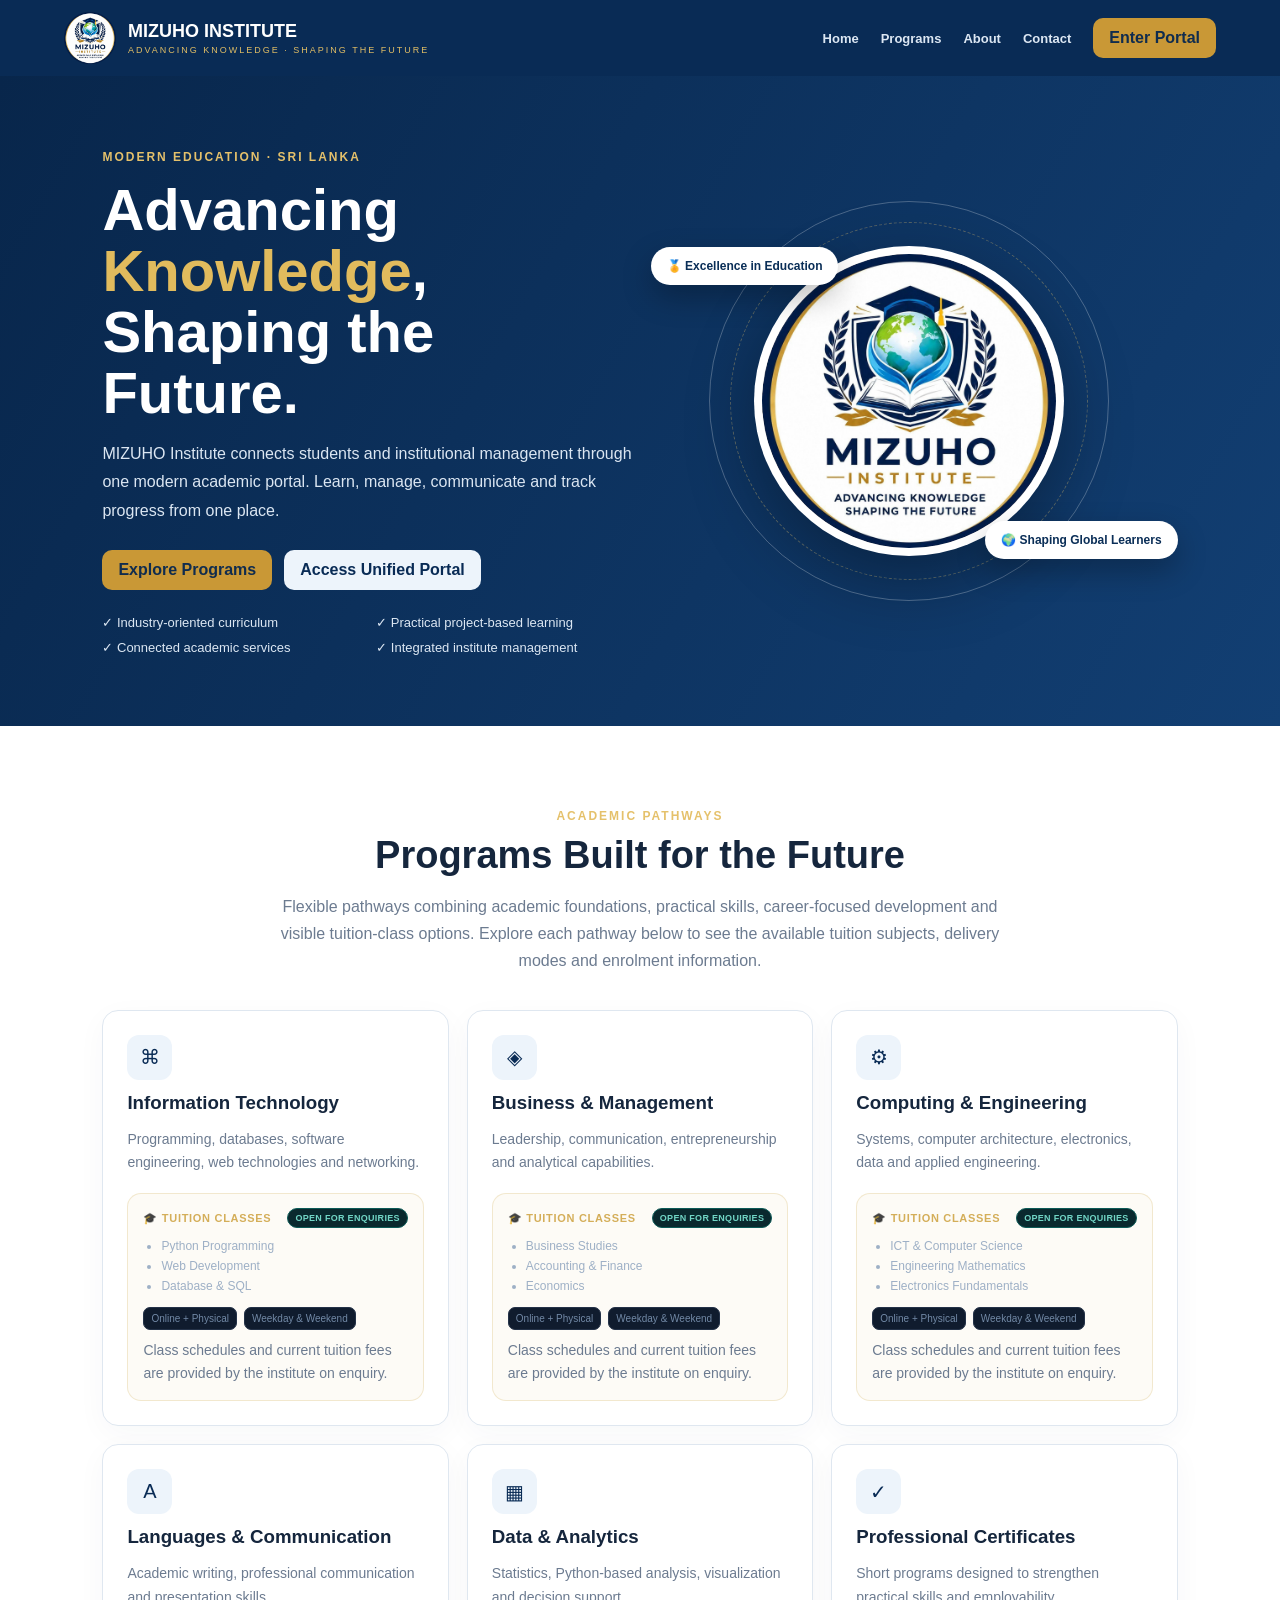
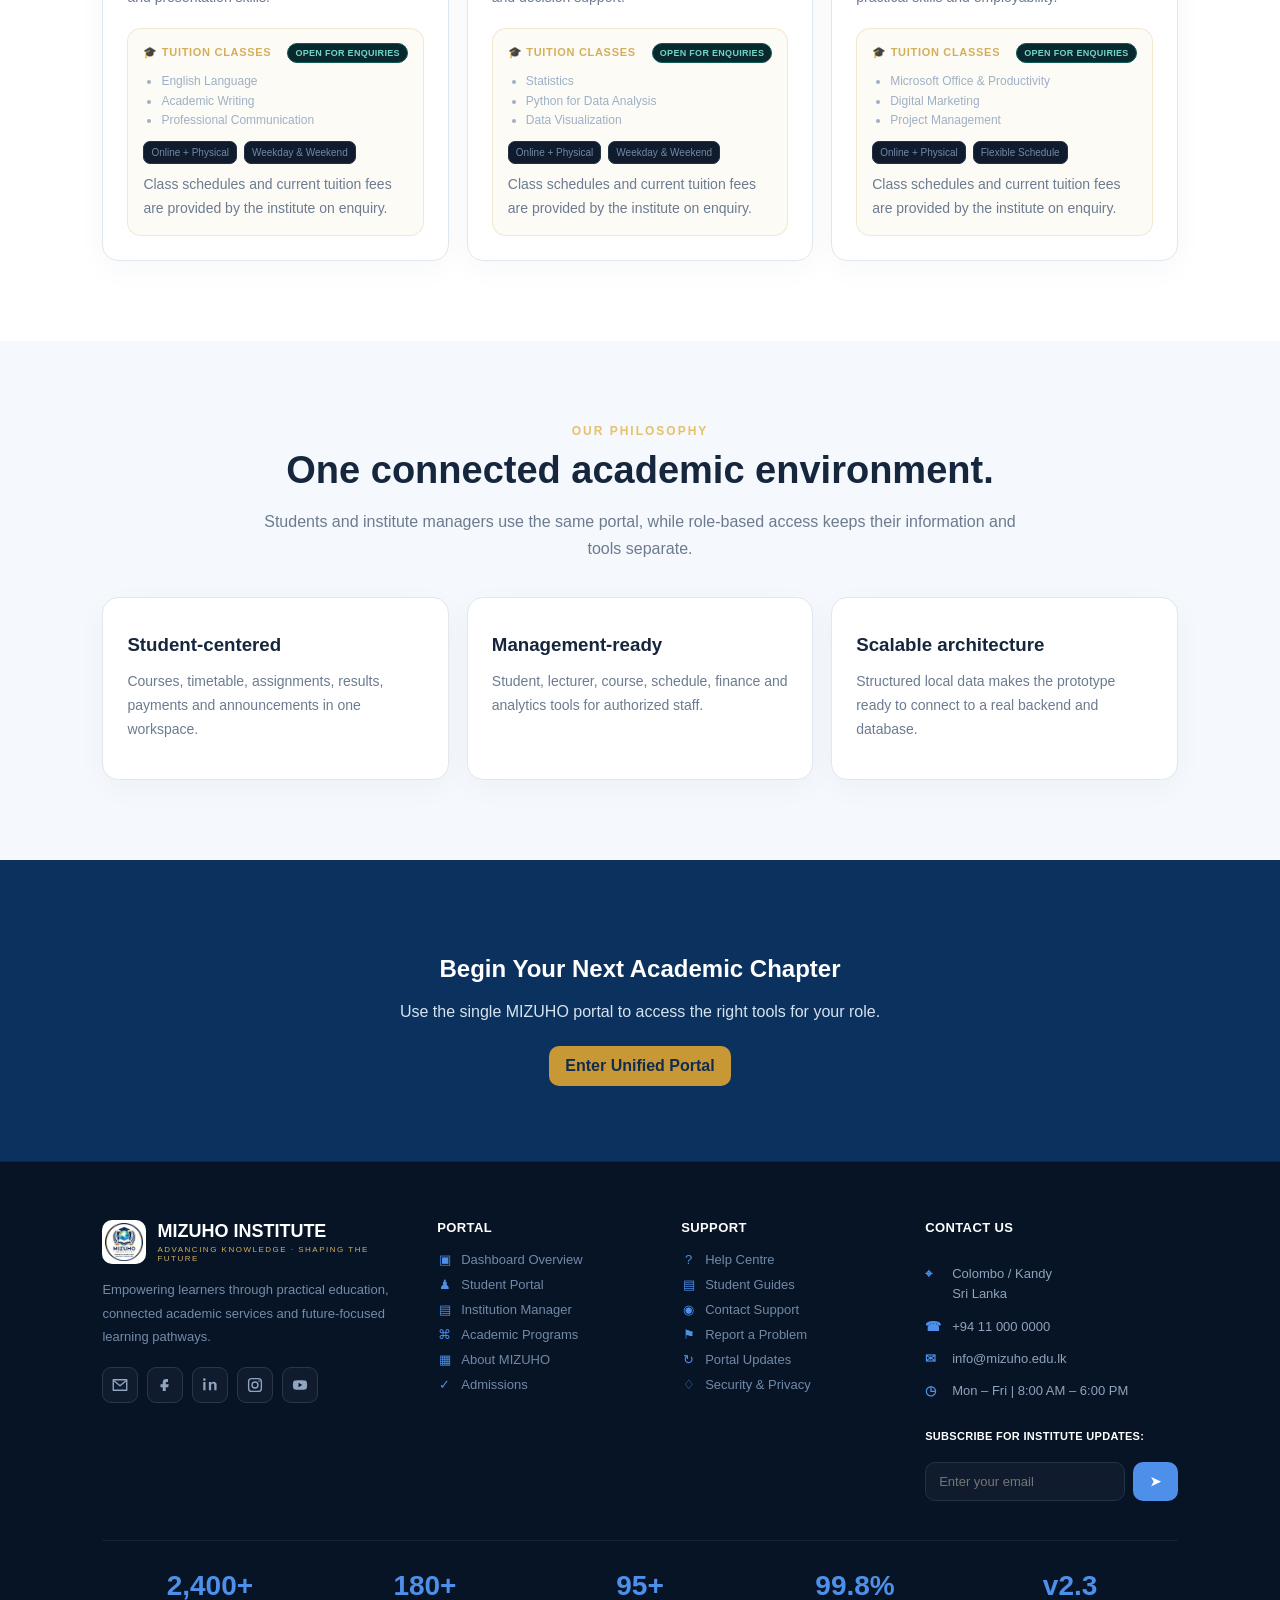
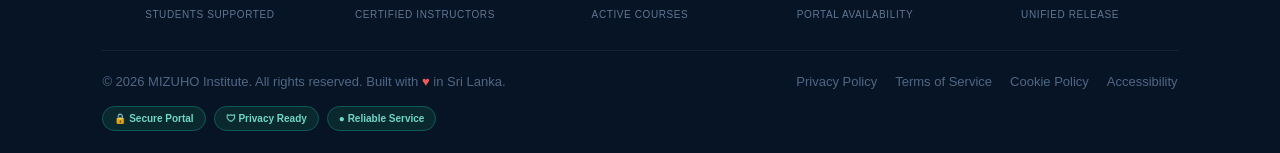
==== index.html @ 2db4d810 "Update index.html" ====
<!doctype html>
<html lang="en">
<head>
<meta charset="utf-8">
<meta name="viewport" content="width=device-width,initial-scale=1">
<meta name="description" content="MIZUHO Institute unified education portal"><meta name="mizuho-build" content="2026.09-hosting-fix">
<title>MIZUHO Institute | Unified Education Portal</title>
<style>
:root{--navy:#092b55;--navy2:#123f73;--blue:#176db5;--gold:#c99836;--gold2:#e6c56f;--bg:#f4f7fb;--card:#fff;--text:#15263d;--muted:#6c7b90;--line:#dfe7f0;--green:#16835b;--red:#c63d3d;--shadow:0 18px 50px rgba(9,43,85,.11);--r:16px}
*{box-sizing:border-box}html{scroll-behavior:smooth}body{margin:0;font-family:Inter,Segoe UI,Arial,sans-serif;background:var(--bg);color:var(--text)}
button,input,select,textarea{font:inherit}button{cursor:pointer}a{text-decoration:none;color:inherit}.hidden{display:none!important}
.btn{border:0;border-radius:10px;padding:11px 16px;font-weight:800;transition:.2s;display:inline-flex;gap:8px;align-items:center;justify-content:center}.btn:hover{transform:translateY(-1px)}
.primary{background:var(--navy);color:#fff}.gold{background:var(--gold);color:#102c4e}.soft{background:#edf4fb;color:var(--navy)}.danger{background:#fff0ee;color:var(--red);border:1px solid #ffd3ce}
.public{min-height:100vh;background:#fff}.top{height:76px;background:#092b55;color:#fff;display:flex;align-items:center;justify-content:space-between;padding:0 5%;position:sticky;top:0;z-index:30}.brand{display:flex;align-items:center;gap:12px}.brand img{width:52px;height:52px;object-fit:contain}.brand b{display:block;font-size:18px}.brand small{display:block;color:#e0bd65;font-size:9px;letter-spacing:2px;margin-top:3px}.nav{display:flex;gap:22px;align-items:center}.nav a{color:#dce7f3;font-size:13px;font-weight:700}.nav a:hover{color:#f2d27e}.hero{background:linear-gradient(120deg,#08264b,#123f73);color:#fff;min-height:650px;display:grid;grid-template-columns:1fr 1fr;align-items:center;padding:60px 8%;overflow:hidden}.hero-copy{max-width:650px}.eyebrow{color:#e5c16b;font-weight:900;text-transform:uppercase;letter-spacing:2px;font-size:12px}.hero h1{font-size:58px;line-height:1.05;margin:15px 0}.hero h1 span{color:#e1bb5d}.hero p{color:#dbe6f2;line-height:1.8;max-width:590px}.hero-actions{display:flex;gap:12px;margin-top:24px}.hero-points{display:grid;grid-template-columns:1fr 1fr;gap:10px;margin-top:25px;color:#dce7f3;font-size:13px}.visual{height:480px;position:relative;display:grid;place-items:center}.logo-ring{position:absolute;width:400px;height:400px;border:1px solid #ffffff40;border-radius:50%;animation:spin 18s linear infinite}.logo-ring:after{content:"";position:absolute;inset:20px;border:1px dashed #e3c16a55;border-radius:50%}.hero-logo{width:310px;height:310px;object-fit:contain;border-radius:50%;background:#fff;padding:8px;box-shadow:0 25px 70px #0005;animation:float 4s ease-in-out infinite}.float{position:absolute;background:#fff;color:#0a2e57;padding:12px 16px;border-radius:999px;font-weight:900;font-size:12px;box-shadow:0 12px 30px #0004;animation:badge 3.5s ease-in-out infinite}.f1{left:2%;top:18%}.f2{right:0;bottom:17%;animation-delay:1.1s}@keyframes float{50%{transform:translateY(-9px)}}@keyframes badge{50%{transform:translateY(-10px) rotate(1deg)}}@keyframes spin{to{transform:rotate(360deg)}}
.section{padding:80px 8%}.section.alt{background:#f5f8fc}.section-head{text-align:center;max-width:760px;margin:auto}.section-head h2{font-size:38px;margin:10px 0}.section-head p{color:var(--muted);line-height:1.7}.cards{display:grid;grid-template-columns:repeat(3,1fr);gap:18px;margin-top:35px}.public-card{background:#fff;border:1px solid var(--line);border-radius:var(--r);padding:24px;box-shadow:0 8px 30px #092b5509}.public-card h3{margin:12px 0 8px}.public-card p{color:var(--muted);line-height:1.7;font-size:14px}.icon{width:45px;height:45px;border-radius:12px;background:#edf4fb;color:var(--navy);display:grid;place-items:center;font-size:20px}.cta{background:#0b315e;color:#fff;text-align:center;padding:75px 8%}.cta p{color:#d7e3ef;max-width:650px;margin:12px auto 25px}.footer{background:#071426;color:#8fa3bd;padding:58px 8% 22px;font-size:13px;border-top:1px solid #ffffff10}
.footer-grid{display:grid;grid-template-columns:1.45fr 1fr 1fr 1.25fr;gap:42px;max-width:1180px;margin:0 auto}
.footer h4{color:#fff;margin:0 0 17px;font-size:13px;letter-spacing:.4px;text-transform:uppercase}
.footer-brand{max-width:320px}.footer-brand .footer-logo{display:flex;align-items:center;gap:11px;margin-bottom:14px}
.footer-brand .footer-logo img{width:44px;height:44px;object-fit:contain;background:#fff;border-radius:10px;padding:3px}
.footer-brand .footer-logo b{font-size:18px;color:#fff}.footer-brand .footer-logo small{display:block;color:#d4ae59;font-size:8px;letter-spacing:1.5px;margin-top:3px}
.footer-brand p{line-height:1.8;margin:0;color:#748ba7}
.footer-links{list-style:none;padding:0;margin:0;display:grid;gap:10px}.footer-links li{display:flex;align-items:center;gap:9px}
.footer-links a{color:#7289a6;transition:.2s}.footer-links a:hover{color:#fff;transform:translateX(2px)}
.footer-icon{width:15px;color:#4d8fe9;text-align:center}.footer-contact{display:grid;gap:12px}.footer-contact .contact-row{display:flex;gap:10px;line-height:1.55}
.footer-contact .contact-row strong{color:#4d8fe9;min-width:17px}.footer-contact a{color:#8fa3bd}.footer-contact a:hover{color:#fff}
.footer-label{color:#fff;font-weight:800;font-size:11px;text-transform:uppercase;letter-spacing:.3px;margin:17px 0 8px}
.subscribe{display:flex;gap:8px}.subscribe input{min-width:0;flex:1;background:#101c2e;border:1px solid #243248;color:#fff;border-radius:10px;padding:11px 13px;outline:0}
.subscribe input:focus{border-color:#4d8fe9;box-shadow:0 0 0 3px #4d8fe922}.subscribe button{width:45px;border:0;border-radius:10px;background:#4d8fe9;color:#fff;font-weight:900}
.socials{display:flex;gap:9px;margin-top:19px}.socials svg{width:18px;height:18px;display:block}.socials a{width:36px;height:36px;border:1px solid #29374b;background:#101c2e;border-radius:9px;display:grid;place-items:center;color:#90a5bf;font-weight:900;transition:.2s}
.socials a:hover{background:#17345a;color:#fff;transform:translateY(-2px)}
.footer-stats{max-width:1180px;margin:39px auto 0;padding:30px 0;border-top:1px solid #ffffff10;border-bottom:1px solid #ffffff10;display:grid;grid-template-columns:repeat(5,1fr);text-align:center}
.footer-stat b{display:block;color:#4d8fe9;font-size:28px;line-height:1.1}.footer-stat span{display:block;margin-top:7px;color:#607793;font-size:10px;text-transform:uppercase;letter-spacing:.6px}
.footer-bottom{max-width:1180px;margin:0 auto;padding-top:23px;display:flex;justify-content:space-between;gap:20px;align-items:center}
.footer-bottom .copyright{color:#506783}.footer-bottom .legal{display:flex;gap:18px;flex-wrap:wrap}.footer-bottom .legal a{color:#506783}.footer-bottom .legal a:hover{color:#fff}
.trust-badges{max-width:1180px;margin:17px auto 0;display:flex;gap:8px;flex-wrap:wrap}.trust-badge{border:1px solid #0c5b57;background:#0a292e;color:#72d6c6;padding:6px 11px;border-radius:999px;font-size:10px;font-weight:800}

.tuition-box{margin-top:18px;padding:14px 15px;border:1px solid rgba(212,174,89,.25);background:rgba(212,174,89,.055);border-radius:14px;text-align:left}
.tuition-title{display:flex;align-items:center;justify-content:space-between;gap:10px;color:#d4ae59;font-size:11px;font-weight:900;letter-spacing:.7px;text-transform:uppercase;margin-bottom:9px}
.tuition-title .tuition-badge{font-size:9px;color:#72d6c6;border:1px solid #0c5b57;background:#0a292e;padding:4px 7px;border-radius:999px;letter-spacing:.3px}
.tuition-list{margin:0;padding-left:18px;color:#9eb0c6;font-size:12px;line-height:1.65}
.tuition-meta{display:flex;flex-wrap:wrap;gap:7px;margin-top:10px}
.tuition-meta span{font-size:10px;color:#7289a6;background:#101c2e;border:1px solid #243248;border-radius:7px;padding:5px 7px}
.tuition-note{margin:9px 0 0;color:#657b96;font-size:10px;line-height:1.5}
@media(max-width:950px){.footer-grid{grid-template-columns:1fr 1fr}.footer-stats{grid-template-columns:repeat(3,1fr);gap:22px}.footer-bottom{flex-direction:column;align-items:flex-start}}
@media(max-width:650px){.footer{padding:42px 6% 20px}.footer-grid{grid-template-columns:1fr;gap:28px}.footer-stats{grid-template-columns:1fr 1fr}.footer-bottom .legal{gap:11px}.footer-stat b{font-size:23px}}
.portal{min-height:100vh;background:var(--bg)}.portal-top{height:72px;background:#fff;border-bottom:1px solid var(--line);display:flex;align-items:center;justify-content:space-between;padding:0 22px;position:sticky;top:0;z-index:25}.portal-brand{display:flex;align-items:center;gap:10px}.portal-brand img{width:45px;height:45px;object-fit:contain}.portal-brand b{color:var(--navy)}.portal-brand small{display:block;color:var(--muted);font-size:10px}.top-right{display:flex;align-items:center;gap:10px}.avatar{width:38px;height:38px;border-radius:50%;background:var(--navy);color:#fff;display:grid;place-items:center;font-weight:900}.shell{display:flex}.side{width:245px;background:#08284d;color:#dbe7f3;min-height:calc(100vh - 72px);padding:20px 12px;flex-shrink:0}.side-title{font-size:10px;text-transform:uppercase;letter-spacing:1.5px;color:#8fa6bf;margin:8px 10px}.side button{width:100%;border:0;background:transparent;color:#c9d7e6;text-align:left;padding:12px 13px;border-radius:10px;margin:2px 0;font-weight:700}.side button:hover,.side button.active{background:#ffffff14;color:#fff}.side .role-badge{background:#ffffff12;border:1px solid #ffffff18;border-radius:12px;padding:12px;margin:8px}.content{flex:1;padding:28px;min-width:0}.page-head{display:flex;justify-content:space-between;align-items:flex-start;gap:15px;margin-bottom:22px}.page-head h1{margin:0;font-size:29px}.page-head p{margin:6px 0;color:var(--muted)}.stats{display:grid;grid-template-columns:repeat(4,1fr);gap:15px}.card{background:var(--card);border:1px solid var(--line);border-radius:var(--r);padding:19px;box-shadow:0 5px 20px #092b5508}.stat .label{font-size:12px;color:var(--muted)}.stat .num{font-size:29px;font-weight:900;color:var(--navy);margin-top:6px}.stat .mini{font-size:11px;color:var(--green);margin-top:5px}.layout2{display:grid;grid-template-columns:1.3fr .7fr;gap:16px;margin-top:16px}.card h3{margin:0 0 15px}.table-wrap{overflow:auto}.table{width:100%;border-collapse:collapse}.table th,.table td{padding:12px 9px;border-bottom:1px solid var(--line);text-align:left;font-size:13px;white-space:nowrap}.table th{font-size:10px;color:#75849a;text-transform:uppercase;letter-spacing:.8px}.pill{display:inline-flex;border-radius:999px;padding:5px 9px;font-size:10px;font-weight:900}.ok{background:#eaf8f1;color:var(--green)}.wait{background:#fff6df;color:#986b15}.bad{background:#fff0ee;color:var(--red)}.list{display:grid;gap:10px}.item{border-bottom:1px solid var(--line);padding:10px 0}.item:last-child{border:0}.muted{color:var(--muted);font-size:13px}.progress{height:8px;background:#edf1f6;border-radius:20px;overflow:hidden;margin-top:7px}.progress span{display:block;height:100%;background:linear-gradient(90deg,var(--navy),var(--gold));border-radius:20px}.toolbar{display:flex;gap:10px;justify-content:space-between;margin-bottom:14px}.search{width:min(320px,100%);padding:11px;border:1px solid var(--line);border-radius:10px}.modal-bg{position:fixed;inset:0;background:#061d38aa;display:none;place-items:center;padding:18px;z-index:100}.modal-bg.show{display:grid}.modal{width:min(650px,100%);max-height:90vh;overflow:auto;background:#fff;border-radius:18px;padding:23px}.modal-head{display:flex;justify-content:space-between;align-items:center}.close{border:0;background:#f1f4f8;width:34px;height:34px;border-radius:8px}.form-grid{display:grid;grid-template-columns:1fr 1fr;gap:12px}.field{margin:12px 0}.field.full{grid-column:1/-1}.field label{display:block;font-size:12px;font-weight:800;margin-bottom:6px}.field input,.field select,.field textarea{width:100%;padding:11px;border:1px solid #d5dfe9;border-radius:9px;outline:0}.field input:focus,.field select:focus,.field textarea:focus{border-color:var(--gold);box-shadow:0 0 0 3px #c9983622}.toast{position:fixed;right:20px;bottom:20px;background:#102f55;color:#fff;padding:13px 17px;border-radius:10px;box-shadow:var(--shadow);display:none;z-index:150}.toast.show{display:block}.menu{display:none}.login{min-height:calc(100vh - 72px);background:linear-gradient(135deg,#eaf1f8,#f7f9fc);display:grid;place-items:center;padding:35px 18px}.login-box{width:min(1000px,100%);background:#fff;border-radius:24px;box-shadow:var(--shadow);overflow:hidden;display:grid;grid-template-columns:.9fr 1.1fr}.login-art{background:linear-gradient(150deg,#08284e,#123f73);padding:40px;color:#fff;display:grid;place-items:center;text-align:center}.login-art img{width:240px;height:240px;object-fit:contain;border-radius:50%;background:#fff;padding:7px;animation:float 4s ease-in-out infinite}.login-art h2{margin:20px 0 8px}.login-art p{color:#d8e4f1;line-height:1.7}.login-form{padding:42px}.login-form h1{margin:7px 0}.role-switch{display:grid;grid-template-columns:1fr 1fr;gap:10px;margin:20px 0}.role{border:2px solid var(--line);background:#fff;border-radius:12px;padding:14px;text-align:left}.role.active{border-color:var(--gold);background:#fffaf0}.role b{display:block;color:var(--navy)}.login-actions{display:flex;gap:10px}.login-actions .primary{flex:1}.link{border:0;background:none;color:var(--navy);font-weight:800}.remember{font-size:12px;display:flex;justify-content:space-between}.signup-note{margin-top:18px;padding-top:16px;border-top:1px solid var(--line);text-align:center;font-size:13px}.notice{padding:12px;border-radius:10px;background:#f5f8fc;color:var(--muted);font-size:12px;margin-top:14px}
@media(max-width:950px){.hero{grid-template-columns:1fr;padding:60px 7%}.visual{margin-top:15px}.cards{grid-template-columns:1fr 1fr}.stats{grid-template-columns:1fr 1fr}.layout2{grid-template-columns:1fr}.navlinks{display:none}.side{position:fixed;left:-255px;top:72px;z-index:40;transition:.25s}.side.open{left:0}.menu{display:inline-flex}.content{padding:20px}}
@media(max-width:650px){.hero h1{font-size:40px}.hero-points{grid-template-columns:1fr}.visual{height:370px}.logo-ring{width:300px;height:300px}.hero-logo{width:235px;height:235px}.f1{left:0}.f2{right:0}.cards,.stats,.form-grid,.login-box{grid-template-columns:1fr}.login-art{display:none}.login-form{padding:28px 20px}.footer-grid{grid-template-columns:1fr}.footer-bottom{flex-direction:column;gap:8px}.top{padding:0 14px}.brand b{font-size:15px}.brand small{display:none}.top .nav-actions{display:none}}
@media(prefers-reduced-motion:reduce){*{animation:none!important;scroll-behavior:auto!important}}@media(max-width:650px){
  body{overflow-x:hidden}
  .top{height:64px;padding:0 12px;gap:8px}
  .brand{min-width:0;gap:8px}.brand img{width:42px;height:42px}.brand b{font-size:13px;white-space:nowrap}.brand small{display:none}
  .mobile-nav-toggle{display:inline-flex!important;width:42px;height:42px;padding:0;font-size:18px;border-radius:10px;flex:0 0 auto}
  .nav{position:absolute;top:64px;left:0;right:0;background:#092b55;display:none;flex-direction:column;align-items:stretch;gap:0;padding:10px 12px 14px;box-shadow:0 14px 30px #061b3388;border-top:1px solid #ffffff14}
  .nav.mobile-open{display:flex}.nav a{padding:13px 12px;border-radius:9px;font-size:14px}.nav a:hover{background:#ffffff12}.nav .btn{width:100%;margin-top:6px}
  .hero{min-height:auto;padding:48px 6% 35px;display:block}.hero-copy{max-width:none}.eyebrow{font-size:10px;letter-spacing:1.5px}.hero h1{font-size:36px;line-height:1.1;margin:12px 0}.hero p{font-size:14px;line-height:1.7}.hero-actions{display:grid;grid-template-columns:1fr;gap:10px;margin-top:20px}.hero-actions .btn{width:100%;min-height:46px}.hero-points{grid-template-columns:1fr;gap:8px;font-size:12px;margin-top:20px}
  .visual{height:330px;margin-top:10px}.logo-ring{width:275px;height:275px}.hero-logo{width:215px;height:215px}.float{font-size:10px;padding:10px 12px;white-space:nowrap}.f1{left:0;top:11%}.f2{right:0;bottom:10%}
  .section{padding:54px 6%}.section-head h2{font-size:29px;line-height:1.15}.section-head p{font-size:13px}.cards{grid-template-columns:1fr;gap:14px;margin-top:25px}.public-card{padding:19px}.public-card h3{font-size:19px}.public-card p{font-size:13px}.tuition-box{padding:12px}.tuition-title{gap:8px;flex-wrap:wrap}.tuition-title>span:first-child{font-size:12px}.tuition-badge{font-size:8px}.tuition-list{padding-left:18px;font-size:11px}.tuition-meta{grid-template-columns:1fr;gap:5px;font-size:10px}
  .cta{padding:55px 6%}.cta h2{font-size:27px}.cta .btn{width:100%;min-height:46px}
  .footer{padding:40px 6% 20px}.footer-grid{grid-template-columns:1fr;gap:27px}.footer-brand{max-width:none}.footer-brand .footer-logo b{font-size:15px}.footer-brand .footer-logo small{font-size:7px;letter-spacing:1px}.footer-links a{font-size:12px}.footer-stats{grid-template-columns:1fr 1fr;gap:0;margin-top:30px;padding:22px 0}.footer-stat{padding:10px 5px}.footer-stat b{font-size:21px}.footer-stat span{font-size:8px}.footer-bottom{padding-top:20px;align-items:flex-start}.footer-bottom .copyright{font-size:10px;line-height:1.6}.footer-bottom .legal{font-size:10px;gap:8px 12px}.trust-badges{margin-top:14px}
  .portal-top{height:64px;padding:0 10px}.portal-brand img{width:39px;height:39px}.portal-brand b{font-size:13px}.portal-brand small{font-size:8px}.portal-top .menu{width:40px;height:40px;padding:0;font-size:17px}.top-right{gap:7px}.top-right .muted,.top-right #sessionName{display:none}.top-right .avatar{width:34px;height:34px}.top-right .btn{padding:9px 10px;font-size:11px}
  .side{top:64px;bottom:0;width:min(280px,84vw);min-height:calc(100vh - 64px);padding:15px 10px;box-shadow:10px 0 30px #0003;overflow-y:auto}.content{padding:15px 12px}.page-head{display:block;margin-bottom:16px}.page-head h1{font-size:23px}.page-head p{font-size:12px;line-height:1.5}.page-head>div:last-child{margin-top:12px}.page-head .btn{width:100%}
  .stats{grid-template-columns:1fr 1fr;gap:10px}.card{padding:15px}.stat .num{font-size:24px}.stat .label{font-size:10px}.stat .mini{font-size:9px}.layout2{grid-template-columns:1fr;gap:12px;margin-top:12px}.toolbar{display:block}.toolbar .search{width:100%;margin-bottom:8px}.table-wrap{margin:0 -4px;padding-bottom:4px}.table th,.table td{padding:10px 7px;font-size:11px}.table th{font-size:8px}.btn{min-height:42px}.form-grid{grid-template-columns:1fr}.field.full{grid-column:auto}.modal-bg{padding:8px}.modal{max-height:94vh;padding:17px;border-radius:14px}.modal-head{position:sticky;top:0;background:#fff;z-index:2}.login{min-height:calc(100vh - 64px);padding:16px 10px}.login-box{display:block;width:100%;border-radius:17px}.login-form{padding:24px 17px}.login-form h1{font-size:25px}.role-switch{grid-template-columns:1fr 1fr;gap:7px}.role{padding:11px}.role b{font-size:12px}.role small{font-size:10px}.login-actions{display:grid;grid-template-columns:1fr}.remember{gap:8px;align-items:flex-start}.notice{font-size:10px}.toast{left:12px;right:12px;bottom:12px;text-align:center}
}
@media(min-width:651px){.mobile-nav-toggle{display:none!important}}


@media(max-width:650px){.login-actions{display:grid;grid-template-columns:1fr 1fr}.login-actions .btn{min-height:44px}.login-form h1{font-size:24px}.role-switch{grid-template-columns:1fr}.modal{padding:18px}.table{min-width:680px}.top-right #sessionName{display:none}.top-right .btn{font-size:11px;padding:9px 10px}}
</style>
</head>
<body>

<div id="public" class="public">
<header class="top">
  <a class="brand" href="#home"><img id="logoPublic"><span><b>MIZUHO INSTITUTE</b><small>ADVANCING KNOWLEDGE · SHAPING THE FUTURE</small></span></a>
  <button class="btn gold mobile-nav-toggle" onclick="togglePublicNav()" aria-label="Open navigation" aria-expanded="false">☰</button><nav class="nav" id="publicNav"><a href="#home" onclick="closePublicNav()">Home</a><a href="#programs" onclick="closePublicNav()">Programs</a><a href="#about" onclick="closePublicNav()">About</a><a href="#contact" onclick="closePublicNav()">Contact</a><button type="button" class="btn gold" onclick="showLogin();closePublicNav()">Enter Portal</button></nav>
</header>
<section id="home" class="hero">
  <div class="hero-copy">
    <span class="eyebrow">Modern Education · Sri Lanka</span>
    <h1>Advancing <span>Knowledge</span>,<br>Shaping the Future.</h1>
    <p>MIZUHO Institute connects students and institutional management through one modern academic portal. Learn, manage, communicate and track progress from one place.</p>
    <div class="hero-actions"><button class="btn gold" onclick="document.getElementById('programs').scrollIntoView({behavior:'smooth'})">Explore Programs</button><button class="btn soft" onclick="showLogin()">Access Unified Portal</button></div>
    <div class="hero-points"><div>✓ Industry-oriented curriculum</div><div>✓ Practical project-based learning</div><div>✓ Connected academic services</div><div>✓ Integrated institute management</div></div>
  </div>
  <div class="visual"><div class="logo-ring"></div><img id="heroLogo" class="hero-logo"><div class="float f1">🏅 Excellence in Education</div><div class="float f2">🌍 Shaping Global Learners</div></div>
</section>
<section id="programs" class="section"><div class="section-head"><span class="eyebrow">Academic Pathways</span><h2>Programs Built for the Future</h2><p>Flexible pathways combining academic foundations, practical skills, career-focused development and visible tuition-class options. Explore each pathway below to see the available tuition subjects, delivery modes and enrolment information.</p></div>
<div class="cards">
  <article class="public-card"><div class="icon">⌘</div><h3>Information Technology</h3><p>Programming, databases, software engineering, web technologies and networking.</p><div class="tuition-box"><div class="tuition-title"><span>🎓 Tuition Classes</span><span class="tuition-badge">Open for Enquiries</span></div><ul class="tuition-list"><li>Python Programming</li><li>Web Development</li><li>Database & SQL</li></ul><div class="tuition-meta"><span>Online + Physical</span><span>Weekday & Weekend</span></div><p class="tuition-note">Class schedules and current tuition fees are provided by the institute on enquiry.</p></div></article>
  <article class="public-card"><div class="icon">◈</div><h3>Business & Management</h3><p>Leadership, communication, entrepreneurship and analytical capabilities.</p><div class="tuition-box"><div class="tuition-title"><span>🎓 Tuition Classes</span><span class="tuition-badge">Open for Enquiries</span></div><ul class="tuition-list"><li>Business Studies</li><li>Accounting & Finance</li><li>Economics</li></ul><div class="tuition-meta"><span>Online + Physical</span><span>Weekday & Weekend</span></div><p class="tuition-note">Class schedules and current tuition fees are provided by the institute on enquiry.</p></div></article>
  <article class="public-card"><div class="icon">⚙</div><h3>Computing & Engineering</h3><p>Systems, computer architecture, electronics, data and applied engineering.</p><div class="tuition-box"><div class="tuition-title"><span>🎓 Tuition Classes</span><span class="tuition-badge">Open for Enquiries</span></div><ul class="tuition-list"><li>ICT & Computer Science</li><li>Engineering Mathematics</li><li>Electronics Fundamentals</li></ul><div class="tuition-meta"><span>Online + Physical</span><span>Weekday & Weekend</span></div><p class="tuition-note">Class schedules and current tuition fees are provided by the institute on enquiry.</p></div></article>
  <article class="public-card"><div class="icon">A</div><h3>Languages & Communication</h3><p>Academic writing, professional communication and presentation skills.</p><div class="tuition-box"><div class="tuition-title"><span>🎓 Tuition Classes</span><span class="tuition-badge">Open for Enquiries</span></div><ul class="tuition-list"><li>English Language</li><li>Academic Writing</li><li>Professional Communication</li></ul><div class="tuition-meta"><span>Online + Physical</span><span>Weekday & Weekend</span></div><p class="tuition-note">Class schedules and current tuition fees are provided by the institute on enquiry.</p></div></article>
  <article class="public-card"><div class="icon">▦</div><h3>Data & Analytics</h3><p>Statistics, Python-based analysis, visualization and decision support.</p><div class="tuition-box"><div class="tuition-title"><span>🎓 Tuition Classes</span><span class="tuition-badge">Open for Enquiries</span></div><ul class="tuition-list"><li>Statistics</li><li>Python for Data Analysis</li><li>Data Visualization</li></ul><div class="tuition-meta"><span>Online + Physical</span><span>Weekday & Weekend</span></div><p class="tuition-note">Class schedules and current tuition fees are provided by the institute on enquiry.</p></div></article>
  <article class="public-card"><div class="icon">✓</div><h3>Professional Certificates</h3><p>Short programs designed to strengthen practical skills and employability.</p><div class="tuition-box"><div class="tuition-title"><span>🎓 Tuition Classes</span><span class="tuition-badge">Open for Enquiries</span></div><ul class="tuition-list"><li>Microsoft Office & Productivity</li><li>Digital Marketing</li><li>Project Management</li></ul><div class="tuition-meta"><span>Online + Physical</span><span>Flexible Schedule</span></div><p class="tuition-note">Class schedules and current tuition fees are provided by the institute on enquiry.</p></div></article>
</div></section>
<section id="about" class="section alt"><div class="section-head"><span class="eyebrow">Our Philosophy</span><h2>One connected academic environment.</h2><p>Students and institute managers use the same portal, while role-based access keeps their information and tools separate.</p></div>
<div class="cards"><div class="public-card"><h3>Student-centered</h3><p>Courses, timetable, assignments, results, payments and announcements in one workspace.</p></div><div class="public-card"><h3>Management-ready</h3><p>Student, lecturer, course, schedule, finance and analytics tools for authorized staff.</p></div><div class="public-card"><h3>Scalable architecture</h3><p>Structured local data makes the prototype ready to connect to a real backend and database.</p></div></div></section>
<section id="contact" class="cta"><h2>Begin Your Next Academic Chapter</h2><p>Use the single MIZUHO portal to access the right tools for your role.</p><button class="btn gold" onclick="showLogin()">Enter Unified Portal</button></section>
<footer class="footer">
<div class="footer-grid">
<div class="footer-brand"><div class="footer-logo"><img id="footerLogo" alt="MIZUHO Institute logo"><span><b>MIZUHO INSTITUTE</b><small>ADVANCING KNOWLEDGE · SHAPING THE FUTURE</small></span></div>
<p>Empowering learners through practical education, connected academic services and future-focused learning pathways.</p>
<div class="socials" aria-label="MIZUHO social media links">
  <a href="#" aria-label="Email" title="Email">
    <svg viewBox="0 0 24 24" aria-hidden="true"><path d="M3 5h18v14H3z" fill="none" stroke="currentColor" stroke-width="1.8" stroke-linejoin="round"/><path d="m3.5 6 8.5 7 8.5-7" fill="none" stroke="currentColor" stroke-width="1.8" stroke-linecap="round" stroke-linejoin="round"/></svg>
  </a>
  <a href="#" aria-label="Facebook" title="Facebook">
    <svg viewBox="0 0 24 24" aria-hidden="true"><path d="M14 8h2V4h-2.7C10.1 4 9 5.9 9 8.8V11H6v4h3v5h4v-5h3.2l.8-4H13V9c0-.7.3-1 1-1Z" fill="currentColor"/></svg>
  </a>
  <a href="#" aria-label="LinkedIn" title="LinkedIn">
    <svg viewBox="0 0 24 24" aria-hidden="true"><path d="M6 8H3v11h3V8Zm-1.5-5A1.75 1.75 0 1 0 4.5 6.5 1.75 1.75 0 0 0 4.5 3ZM21 12.7c0-3.3-1.8-4.9-4.2-4.9-1.9 0-2.8 1-3.3 1.7V8h-3v11h3v-5.9c0-1.6.3-3.2 2.3-3.2 1.9 0 1.9 1.8 1.9 3.3V19h3v-6.3Z" fill="currentColor"/></svg>
  </a>
  <a href="#" aria-label="Instagram" title="Instagram">
    <svg viewBox="0 0 24 24" aria-hidden="true"><rect x="3.5" y="3.5" width="17" height="17" rx="4" fill="none" stroke="currentColor" stroke-width="1.8"/><circle cx="12" cy="12" r="4" fill="none" stroke="currentColor" stroke-width="1.8"/><circle cx="17.4" cy="6.7" r="1.1" fill="currentColor"/></svg>
  </a>
  <a href="#" aria-label="YouTube" title="YouTube">
    <svg viewBox="0 0 24 24" aria-hidden="true"><path d="M21 8.1a2.8 2.8 0 0 0-2-2C17.2 5.6 12 5.6 12 5.6s-5.2 0-7 .5a2.8 2.8 0 0 0-2 2A29 29 0 0 0 2.5 12 29 29 0 0 0 3 15.9a2.8 2.8 0 0 0 2 2c1.8.5 7 .5 7 .5s5.2 0 7-.5a2.8 2.8 0 0 0 2-2 29 29 0 0 0 .5-3.9 29 29 0 0 0-.5-3.9Z" fill="currentColor"/><path d="m10 9 5 3-5 3V9Z" fill="#071426"/></svg>
  </a>
</div></div>
<div><h4>Portal</h4><ul class="footer-links">
<li><span class="footer-icon">▣</span><a href="#home">Dashboard Overview</a></li><li><span class="footer-icon">♟</span><a href="#" onclick="showLogin();return false;">Student Portal</a></li>
<li><span class="footer-icon">▤</span><a href="#" onclick="showLogin();setRole('manager');return false;">Institution Manager</a></li><li><span class="footer-icon">⌘</span><a href="#programs">Academic Programs</a></li>
<li><span class="footer-icon">▦</span><a href="#about">About MIZUHO</a></li><li><span class="footer-icon">✓</span><a href="#contact">Admissions</a></li>
</ul></div>
<div><h4>Support</h4><ul class="footer-links">
<li><span class="footer-icon">?</span><a href="#contact">Help Centre</a></li><li><span class="footer-icon">▤</span><a href="#contact">Student Guides</a></li>
<li><span class="footer-icon">◉</span><a href="#contact">Contact Support</a></li><li><span class="footer-icon">⚑</span><a href="#contact">Report a Problem</a></li>
<li><span class="footer-icon">↻</span><a href="#home">Portal Updates</a></li><li><span class="footer-icon">♢</span><a href="#contact">Security & Privacy</a></li>
</ul></div>
<div class="footer-contact"><h4>Contact Us</h4>
<div class="contact-row"><strong>⌖</strong><span>Colombo / Kandy<br>Sri Lanka</span></div><div class="contact-row"><strong>☎</strong><a href="tel:+94110000000">+94 11 000 0000</a></div>
<div class="contact-row"><strong>✉</strong><a href="mailto:info@mizuho.edu.lk">info@mizuho.edu.lk</a></div><div class="contact-row"><strong>◷</strong><span>Mon – Fri | 8:00 AM – 6:00 PM</span></div>
<div class="footer-label">Subscribe for institute updates:</div><form class="subscribe" onsubmit="event.preventDefault();toast('Thank you! You are subscribed to MIZUHO updates.');this.reset();"><input type="email" placeholder="Enter your email" aria-label="Email address" required><button type="submit" aria-label="Subscribe">➤</button></form>
</div></div>
<div class="footer-stats"><div class="footer-stat"><b>2,400+</b><span>Students Supported</span></div><div class="footer-stat"><b>180+</b><span>Certified Instructors</span></div><div class="footer-stat"><b>95+</b><span>Active Courses</span></div><div class="footer-stat"><b>99.8%</b><span>Portal Availability</span></div><div class="footer-stat"><b>v2.3</b><span>Unified Release</span></div></div>
<div class="footer-bottom"><span class="copyright">© 2026 MIZUHO Institute. All rights reserved. Built with <span style="color:#ef5b5b">♥</span> in Sri Lanka.</span><div class="legal"><a href="#">Privacy Policy</a><a href="#">Terms of Service</a><a href="#">Cookie Policy</a><a href="#">Accessibility</a></div></div>
<div class="trust-badges"><span class="trust-badge">🔒 Secure Portal</span><span class="trust-badge">🛡 Privacy Ready</span><span class="trust-badge">● Reliable Service</span></div>
</footer>
</div>

<div id="loginPage" class="login hidden">
<div class="login-box">
  <div class="login-art"><div><img id="loginLogo"><h2>One Portal. Every Role.</h2><p>A single sign-in for MIZUHO students and institution managers, with role-based access to the appropriate academic tools.</p></div></div>
  <div class="login-form">
    <span class="eyebrow">Unified Access</span><h1 id="loginHeading">Welcome to MIZUHO Portal</h1><p class="muted" id="loginHint">Select your role and sign in.</p>
    <div class="role-switch"><button id="studentRole" class="role active" onclick="setRole('student')">🎓 <b>Student</b><span class="muted">Learning & academic services</span></button><button id="managerRole" class="role" onclick="setRole('manager')">🏢 <b>Institution Manager</b><span class="muted">Administration & analytics</span></button></div>
    <form onsubmit="login(event)">
      <div class="field"><label>Username or Email</label><input id="user" autocomplete="username" required></div>
      <div class="field"><label>Password</label><input id="pass" type="password" autocomplete="current-password" required></div>
      <div class="remember"><label><input id="remember" type="checkbox"> Remember me</label><button class="link" type="button" onclick="toast('Password reset requires administrator verification in this prototype.')">Forgot password?</button></div>
      <div class="login-actions" style="margin-top:18px"><button class="btn primary" type="submit">Sign In</button><button class="btn soft" type="button" onclick="fillDemo()">Demo</button></div>
    </form>
    <div id="signupLink" class="signup-note">New student? <button class="link" onclick="openSignup()">Create a student account</button></div>
    <div class="notice" id="demoInfo"><b>Demo:</b> student / student123</div>
    <button class="link" style="margin-top:16px" onclick="showPublic()">← Back to institute website</button>
  </div>
</div>
</div>

<div id="portal" class="portal hidden">
<header class="portal-top"><div class="portal-brand"><button class="btn soft menu" onclick="toggleSide()">☰</button><img id="portalLogo"><span><b>MIZUHO INSTITUTE</b><small>Unified Academic Portal</small></span></div><div class="top-right"><span class="muted" id="sessionRole"></span><div class="avatar" id="avatar"></div><span id="sessionName"></span><button class="btn danger" onclick="logout()">Logout</button></div></header>
<div class="shell"><aside id="side" class="side"><div class="role-badge"><small>ACTIVE ROLE</small><br><b id="sideRole">Student</b></div><div class="side-title">Portal</div><div id="nav"></div></aside><main id="content" class="content"></main></div>
</div>

<div id="modalBg" class="modal-bg" onclick="if(event.target===this)closeModal()"><div id="modal" class="modal"></div></div>
<div id="toast" class="toast"></div>

<script>
const LOGO="[data-uri]";
['logoPublic','heroLogo','loginLogo','portalLogo','footerLogo'].forEach(id=>{const el=document.getElementById(id);if(el)el.src=LOGO});

const initialDB={
 students:[
  {id:'STU001',name:'Ayesha Perera',email:'student@mizuho.edu',phone:'+94 77 123 4567',program:'BSc in Information Technology',year:'Year 1',gpa:3.62,status:'Active',password:'student123'},
  {id:'STU002',name:'Kavindu Silva',email:'kavindu@mizuho.edu',phone:'+94 71 234 5678',program:'Business Management',year:'Year 2',gpa:3.41,status:'Active',password:'student123'}
 ],
 lecturers:[
  {id:'LEC001',name:'Dr. Nadeesha Fernando',email:'nadeesha@mizuho.edu',department:'Computing',status:'Active'},
  {id:'LEC002',name:'Prof. Ruwan Jayasinghe',email:'ruwan@mizuho.edu',department:'Business',status:'Active'}
 ],
 courses:[
  {id:'CS101',name:'Programming Fundamentals',lecturer:'Dr. Nadeesha Fernando',credits:3,enrolled:42,status:'Active'},
  {id:'CS102',name:'Database Management Systems',lecturer:'Dr. Nadeesha Fernando',credits:4,enrolled:38,status:'Active'},
  {id:'BM101',name:'Principles of Management',lecturer:'Prof. Ruwan Jayasinghe',credits:3,enrolled:35,status:'Active'}
 ],
 classes:[
  {id:'CLS001',course:'Programming Fundamentals',date:'2026-08-27',time:'09:00',room:'Lab 01',lecturer:'Dr. Nadeesha Fernando'},
  {id:'CLS002',course:'Database Management Systems',date:'2026-08-28',time:'13:00',room:'Room 204',lecturer:'Dr. Nadeesha Fernando'},
  {id:'CLS003',course:'Principles of Management',date:'2026-08-29',time:'10:00',room:'Room 101',lecturer:'Prof. Ruwan Jayasinghe'}
 ],
 payments:[
  {id:'PAY001',student:'STU001',amount:45000,date:'2026-08-10',status:'Paid',method:'Bank Transfer'},
  {id:'PAY002',student:'STU002',amount:40000,date:'2026-08-12',status:'Paid',method:'Card'}
 ],
 announcements:[
  {id:'ANN001',title:'Semester Registration Open',text:'Semester registration is now available through the unified portal.',date:'2026-08-20',audience:'All Students'},
  {id:'ANN002',title:'Library Orientation',text:'New students can attend the library orientation this Friday.',date:'2026-08-22',audience:'Students'}
 ],
 results:{
  STU001:[['Programming Fundamentals','A-','3.70'],['Database Management Systems','A','4.00'],['Mathematics for Computing','B+','3.30']],
  STU002:[['Principles of Management','A-','3.70'],['Business Communication','B+','3.30'],['Economics','A','4.00']]
 }
};
let db=null;try{db=JSON.parse(localStorage.getItem('mizuhoUnifiedDB')||'null')}catch(e){}db=db||cloneData(initialDB);try{localStorage.setItem('mizuhoUnifiedDB',JSON.stringify(db))}catch(e){}
let role='student',session=null,page='dashboard';

function el(id){return document.getElementById(id)}
function cloneData(v){return JSON.parse(JSON.stringify(v))}
function save(){try{localStorage.setItem('mizuhoUnifiedDB',JSON.stringify(db))}catch(e){toast('Unable to save data in this browser.','error')}}
function getStore(key){try{return localStorage.getItem(key)}catch(e){return null}}
function setStore(key,val,which='local'){try{const store=which==='session'?window.sessionStorage:window.localStorage;store.setItem(key,val);return true}catch(e){return false}}
function togglePublicNav(){const n=el('publicNav'),b=document.querySelector('.mobile-nav-toggle');if(!n)return;n.classList.toggle('mobile-open');if(b)b.setAttribute('aria-expanded',String(n.classList.contains('mobile-open')))}
function closePublicNav(){const n=el('publicNav'),b=document.querySelector('.mobile-nav-toggle');if(n)n.classList.remove('mobile-open');if(b)b.setAttribute('aria-expanded','false')}
function showLogin(){closePublicNav();el('public').classList.add('hidden');el('loginPage').classList.remove('hidden');setRole('student');setTimeout(()=>el('user')?.focus(),50)}
// Backward compatibility for older hosted/cached markup that calls openLogin().
window.showLogin=showLogin;
window.openLogin=showLogin;
function showPublic(){el('loginPage').classList.add('hidden');el('portal').classList.add('hidden');el('public').classList.remove('hidden');closePublicNav();window.scrollTo(0,0)}
function setRole(r){role=r==='manager'?'manager':'student';el('studentRole').classList.toggle('active',role==='student');el('managerRole').classList.toggle('active',role==='manager');el('signupLink').classList.toggle('hidden',role!=='student');el('loginHeading').textContent=role==='student'?'Welcome to MIZUHO Student Portal':'Welcome to MIZUHO Institute Manager Portal';el('loginHint').textContent=role==='student'?'Select your role and sign in to access academic services.':'Select your role and sign in to manage institute operations.';el('demoInfo').innerHTML=role==='student'?'<b>Demo:</b> student / student123':'<b>Demo:</b> manager / manager123';el('user').value='';el('pass').value=''}
function selectRole(r){setRole(r)}
function fillDemo(){el('user').value=role==='student'?'student':'manager';el('pass').value=role==='student'?'student123':'manager123'}
function login(e){e.preventDefault();const u=el('user').value.trim(),p=el('pass').value;if(!u||!p){toast('Please enter your username/email and password.','error');return}let found=null;if(role==='student'){const q=u.toLowerCase();found=db.students.find(s=>(String(s.email||'').toLowerCase()===q||String(s.id||'').toLowerCase()===q||q==='student')&&s.password===p)}else{const q=u.toLowerCase();if((q==='manager'||q==='manager@mizuho.edu'||q==='admin')&&p===(q==='admin'?'admin123':'manager123'))found={id:'MGR001',name:q==='admin'?'Administrator':'Institute Manager',email:q==='admin'?'admin@mizuho.edu':'manager@mizuho.edu',role:'manager'}}if(!found){toast('Invalid credentials for the selected role.','error');return}session={role,...found};const remember=el('remember').checked;try{localStorage.removeItem('mizuhoSession')}catch(e){}try{sessionStorage.removeItem('mizuhoSession')}catch(e){}if(remember){setStore('mizuhoSession',JSON.stringify(session),'local')}else{setStore('mizuhoSession',JSON.stringify(session),'session')}openPortal()}
function openPortal(){el('public').classList.add('hidden');el('loginPage').classList.add('hidden');el('portal').classList.remove('hidden');el('sessionRole').textContent=role==='student'?'Student':'Institution Manager';el('sessionName').textContent=session.name||'User';el('avatar').textContent=(session.name||'U').split(/\s+/).map(x=>x[0]).slice(0,2).join('').toUpperCase();page='dashboard';buildNav();render();closeSide()}
function restore(){let x=getStore('mizuhoSession');if(!x){try{x=sessionStorage.getItem('mizuhoSession')}catch(e){}}if(!x)return;try{const parsed=JSON.parse(x);if(!parsed||!['student','manager'].includes(parsed.role))throw new Error('Invalid session');session=parsed;role=parsed.role;openPortal()}catch(e){try{localStorage.removeItem('mizuhoSession');sessionStorage.removeItem('mizuhoSession')}catch(err){}}}
function logout(){try{localStorage.removeItem('mizuhoSession');sessionStorage.removeItem('mizuhoSession')}catch(e){}session=null;el('portal').classList.add('hidden');showPublic();toast('You have been signed out.','success')}
function toggleSide(){el('side')?.classList.toggle('open')}
function closeSide(){el('side')?.classList.remove('open')}
document.addEventListener('click',e=>{if(window.innerWidth<=650){const side=el('side'),menu=document.querySelector('.portal-top .menu');if(side?.classList.contains('open')&&!side.contains(e.target)&&!menu?.contains(e.target))closeSide()}})
function go(p){page=p;buildNav();render();closeSide()}
function buildNav(){const a=role==='student'?[['dashboard','Dashboard'],['profile','My Profile'],['courses','My Courses'],['timetable','Timetable'],['assignments','Assignments'],['results','Results & GPA'],['payments','Payments'],['announcements','Announcements'],['settings','Settings']]:[['dashboard','Dashboard'],['students','Students'],['lecturers','Lecturers'],['courses','Courses'],['classes','Class Schedule'],['payments','Finance & Payments'],['announcements','Announcements'],['analytics','Analytics'],['settings','Settings']];el('nav').innerHTML=a.map(x=>`<button class="${page===x[0]?'active':''}" onclick="go('${x[0]}')">${x[1]}</button>`).join('');el('sideRole').textContent=role==='student'?'Student':'Institution Manager'}
function esc(v){return String(v??'').replace(/[&<>"']/g,m=>({'&':'&amp;','<':'&lt;','>':'&gt;','"':'&quot;',"'":'&#39;'}[m]))}
function head(t,s,a=''){return `<div class="page-head"><div><h1>${esc(t)}</h1><p>${esc(s)}</p></div><div>${a}</div></div>`}
function stat(label,val,note=''){return `<div class="card stat"><div class="label">${esc(label)}</div><div class="num">${esc(val)}</div><div class="mini">${esc(note)}</div></div>`}
function currentStudent(){return db.students.find(s=>s.id===session?.id)||session}
function render(){if(!session){showPublic();return}el('content').innerHTML=role==='student'?studentPage():managerPage()}

function studentPage(){
 const s=currentStudent();
 if(page==='dashboard')return head(`Welcome, ${s.name.split(' ')[0]} 👋`,'Your unified academic workspace for the current semester.')+
 `<div class="stats">${stat('Current GPA',s.gpa,'Academic standing: Good')}${stat('Enrolled Courses',5,'Active')}${stat('Pending Assignments',2,'Needs attention')}${stat('Outstanding Fees','Rs. 0','Account clear')}</div>
 <div class="layout2"><div class="card"><h3>Upcoming Classes</h3>${db.classes.map(c=>`<div class="item"><b>${c.course}</b><div class="muted">${c.date} · ${c.time} · ${c.room}</div></div>`).join('')}</div><div class="card"><h3>Course Progress</h3>${[['Programming Fundamentals',82],['Database Management Systems',74],['Mathematics for Computing',66]].map(x=>`<div class="item"><b>${x[0]}</b><div class="muted">${x[1]}% complete</div><div class="progress"><span style="width:${x[1]}%"></span></div></div>`).join('')}</div></div>
 <div class="card" style="margin-top:16px"><h3>Latest Announcements</h3>${db.announcements.map(a=>`<div class="item"><b>${a.title}</b><div class="muted">${a.date} · ${a.text}</div></div>`).join('')}</div>`;
 if(page==='profile')return head('My Profile','Your registered student information.')+`<div class="card"><div class="form-grid">${[['Student ID',s.id],['Status',`<span class="pill ok">${s.status}</span>`],['Full Name',s.name],['Email',s.email],['Phone',s.phone],['Programme',s.program],['Academic Year',s.year],['Current GPA',s.gpa]].map(x=>`<div><b>${x[0]}</b><p class="muted">${x[1]}</p></div>`).join('')}</div></div>`;
 if(page==='courses')return head('My Courses','Your registered modules.')+`<div class="cards">${db.courses.map(c=>`<div class="card"><span class="pill wait">${c.id}</span><h3>${c.name}</h3><p class="muted">${c.lecturer} · ${c.credits} credits</p><div class="progress"><span style="width:${55+c.credits*8}%"></span></div></div>`).join('')}</div>`;
 if(page==='timetable')return head('Timetable','Your upcoming classes.')+table(db.classes,['date','time','course','room','lecturer']);
 if(page==='assignments')return head('Assignments','Track academic work and deadlines.')+table([{name:'Programming Project',course:'Programming Fundamentals',due:'2026-09-05',status:'In Progress'},{name:'SQL Case Study',course:'Database Management Systems',due:'2026-09-08',status:'Pending'},{name:'Management Report',course:'Principles of Management',due:'2026-08-30',status:'Submitted'}],['name','course','due','status']);
 if(page==='results'){let r=db.results[s.id]||[];return head('Results & GPA','Your academic performance.')+`<div class="stats">${stat('Current GPA',s.gpa)}${stat('Credits Completed',15)}${stat('Academic Standing','Good')}${stat('Semester','Semester 1')}</div><div class="card" style="margin-top:16px">${table(r.map(x=>({course:x[0],grade:x[1],point:x[2]})),['course','grade','point'])}</div>`}
 if(page==='payments')return head('Payments','Your fee transactions.')+table(db.payments.filter(p=>p.student===s.id),['id','date','amount','method','status']);
 if(page==='announcements')return head('Announcements','Institute notices and updates.')+`<div class="list">${db.announcements.map(a=>`<div class="card"><span class="pill wait">${a.audience}</span><h3>${a.title}</h3><p class="muted">${a.date}</p><p>${a.text}</p></div>`).join('')}</div>`;
 return head('Settings','Account and portal preferences.')+`<div class="card"><h3>Account Security</h3><p class="muted">For the browser prototype, account data is stored locally. A production version should use server-side authentication.</p><button class="btn danger" onclick="logout()">Sign Out</button></div>`;
}
function managerPage(){
 if(page==='dashboard')return head('Institute Manager Dashboard','Unified operational overview.',`<button class="btn gold" onclick="openForm('announcement')">+ Announcement</button>`)+`<div class="stats">${stat('Students',db.students.length,'Active records')}${stat('Lecturers',db.lecturers.length,'Academic staff')}${stat('Courses',db.courses.length,'Modules')}${stat('Revenue','Rs. '+db.payments.reduce((a,p)=>a+Number(p.amount),0).toLocaleString(),'Recorded payments')}</div><div class="layout2"><div class="card"><h3>Recent Students</h3>${table(db.students.slice(-5).reverse(),['id','name','program','year','status'])}</div><div class="card"><h3>Quick Actions</h3><div class="list"><button class="btn soft" onclick="go('students')">Manage Students</button><button class="btn soft" onclick="go('courses')">Manage Courses</button><button class="btn soft" onclick="go('classes')">Schedule Class</button><button class="btn soft" onclick="go('payments')">View Finance</button></div></div></div>`;
 if(page==='students')return managerList('Students','Manage student records.',db.students,['id','name','email','program','year','status'],'student');
 if(page==='lecturers')return managerList('Lecturers','Manage academic staff.',db.lecturers,['id','name','email','department','status'],'lecturer');
 if(page==='courses')return managerList('Courses','Manage academic modules.',db.courses,['id','name','lecturer','credits','enrolled','status'],'course');
 if(page==='classes')return managerList('Class Schedule','Manage upcoming classes.',db.classes,['id','course','date','time','room','lecturer'],'class');
 if(page==='payments')return managerList('Finance & Payments','Review recorded payments.',db.payments,['id','student','amount','date','method','status'],'payment');
 if(page==='announcements')return head('Announcements','Publish and manage institute notices.',`<button class="btn gold" onclick="openForm('announcement')">+ New Announcement</button>`)+`<div class="list">${db.announcements.map(a=>`<div class="card"><div style="display:flex;justify-content:space-between;gap:15px"><div><span class="pill wait">${a.audience}</span><h3>${a.title}</h3><p class="muted">${a.date}</p><p>${a.text}</p></div><button class="btn danger" onclick="remove('announcements','${a.id}')">Delete</button></div></div>`).join('')}</div>`;
 if(page==='analytics'){let avg=db.students.length?(db.students.reduce((a,s)=>a+Number(s.gpa||0),0)/db.students.length).toFixed(2):'0.00';return head('Academic Analytics','Operational and academic indicators.')+`<div class="stats">${stat('Active Students',db.students.filter(s=>s.status==='Active').length)}${stat('Average GPA',avg)}${stat('Scheduled Classes',db.classes.length)}${stat('Paid Transactions',db.payments.filter(p=>p.status==='Paid').length)}</div><div class="layout2"><div class="card"><h3>Student GPA</h3>${db.students.map(s=>`<div class="item"><b>${s.name}</b> <span class="muted">${s.gpa}</span><div class="progress"><span style="width:${Number(s.gpa)/4*100}%"></span></div></div>`).join('')}</div><div class="card"><h3>Course Enrolment</h3>${db.courses.map(c=>`<div class="item"><b>${c.name}</b><div class="muted">${c.enrolled} students</div><div class="progress"><span style="width:${Math.min(c.enrolled*2,100)}%"></span></div></div>`).join('')}</div></div>`}
 return head('Settings','Portal configuration and prototype controls.')+`<div class="card"><h3>Data Management</h3><p class="muted">All demo records are stored in this browser using localStorage.</p><button class="btn danger" onclick="if(confirm('Reset all demo data?')){localStorage.removeItem('mizuhoUnifiedDB');location.reload()}">Reset Demo Data</button></div>`;
}
function managerList(title,sub,data,cols,type){let action=type==='payment'?'':`<button class="btn gold" onclick="openForm('${type}')">+ Add ${type}</button>`;return head(title,sub,action)+`<div class="card"><div class="toolbar"><input class="search" placeholder="Search records..." oninput="filterTable(this)"></div>${table(data,cols,type)}</div>`}
function table(data,cols,type=''){const labels={id:'ID',name:'Name',email:'Email',program:'Programme',year:'Year',status:'Status',department:'Department',credits:'Credits',enrolled:'Enrolled',date:'Date',time:'Time',course:'Course',room:'Room',lecturer:'Lecturer',amount:'Amount',method:'Method',due:'Due Date',grade:'Grade',point:'Point'};const rows=Array.isArray(data)?data:[];return `<div class="table-wrap"><table class="table"><thead><tr>${cols.map(c=>`<th>${labels[c]||esc(c)}</th>`).join('')}${type&&type!=='payment'?'<th>Actions</th>':''}</tr></thead><tbody>${rows.length?rows.map(r=>`<tr>${cols.map(c=>`<td>${c==='amount'?'Rs. '+Number(r[c]||0).toLocaleString('en-LK'):c==='status'?`<span class="pill ${['Active','Paid','Submitted'].includes(r[c])?'ok':r[c]==='Pending'?'bad':'wait'}">${esc(r[c])}</span>`:esc(r[c]??'')}</td>`).join('')}${type&&type!=='payment'?`<td><button class="btn danger" onclick="remove('${type==='student'?'students':type==='lecturer'?'lecturers':type==='course'?'courses':'classes'}','${esc(r.id)}')">Delete</button></td>`:''}</tr>`).join(''):'<tr><td colspan="'+(cols.length+(type&&type!=='payment'?1:0))+'" style="text-align:center;color:#6c7b90;padding:24px">No records found.</td></tr>'}</tbody></table></div>`}
function filterTable(input){let q=input.value.toLowerCase();input.closest('.card').querySelectorAll('tbody tr').forEach(tr=>tr.style.display=tr.innerText.toLowerCase().includes(q)?'':'none')}
function openSignup(){openModal(`<h2>Create Student Account</h2><p class="muted">Register a new student for the unified portal.</p><form onsubmit="signup(event)"><div class="form-grid"><div class="field"><label for="sName">Full Name</label><input id="sName" required autocomplete="name"></div><div class="field"><label for="sEmail">Email</label><input id="sEmail" type="email" required autocomplete="email"></div><div class="field"><label for="sPhone">Phone</label><input id="sPhone" required autocomplete="tel"></div><div class="field"><label for="sProgram">Programme</label><select id="sProgram"><option>BSc in Information Technology</option><option>Business Management</option><option>Software Engineering</option><option>Data Science</option></select></div><div class="field"><label for="sPass">Password</label><input id="sPass" type="password" minlength="6" required autocomplete="new-password"></div><div class="field"><label for="sConfirm">Confirm Password</label><input id="sConfirm" type="password" minlength="6" required autocomplete="new-password"></div></div><button class="btn primary" type="submit">Create Account</button></form>`)}
function signup(e){e.preventDefault();const name=el('sName').value.trim(),email=el('sEmail').value.trim().toLowerCase(),phone=el('sPhone').value.trim(),program=el('sProgram').value,password=el('sPass').value,confirmPass=el('sConfirm').value;if(password!==confirmPass){toast('Passwords do not match.','error');return}if(db.students.some(s=>String(s.email||'').toLowerCase()===email)){toast('That email is already registered.','error');return}const id='STU'+String(Date.now()).slice(-6);db.students.push({id,name,email,phone,program,year:'Year 1',gpa:0,status:'Active',password});db.results[id]=[];save();closeModal();el('user').value=email;el('pass').value=password;setRole('student');el('user').value=email;el('pass').value=password;toast('Student account created. You can now sign in.','success')}
function openForm(type){let forms={
student:`<h2>Add Student</h2><form onsubmit="addRecord(event,'student')"><div class="form-grid"><div class="field"><label>Name</label><input id="f1" required></div><div class="field"><label>Email</label><input id="f2" type="email" required></div><div class="field"><label>Phone</label><input id="f3" required></div><div class="field"><label>Programme</label><input id="f4" required></div></div><button class="btn primary">Save Student</button></form>`,
lecturer:`<h2>Add Lecturer</h2><form onsubmit="addRecord(event,'lecturer')"><div class="form-grid"><div class="field"><label>Name</label><input id="f1" required></div><div class="field"><label>Email</label><input id="f2" type="email" required></div><div class="field"><label>Department</label><input id="f3" required></div></div><button class="btn primary">Save Lecturer</button></form>`,
course:`<h2>Add Course</h2><form onsubmit="addRecord(event,'course')"><div class="form-grid"><div class="field"><label>Code</label><input id="f1" required></div><div class="field"><label>Name</label><input id="f2" required></div><div class="field"><label>Lecturer</label><input id="f3" required></div><div class="field"><label>Credits</label><input id="f4" type="number" min="1" required></div></div><button class="btn primary">Save Course</button></form>`,
class:`<h2>Schedule Class</h2><form onsubmit="addRecord(event,'class')"><div class="form-grid"><div class="field"><label>Course</label><input id="f1" required></div><div class="field"><label>Date</label><input id="f2" type="date" required></div><div class="field"><label>Time</label><input id="f3" type="time" required></div><div class="field"><label>Room</label><input id="f4" required></div><div class="field"><label>Lecturer</label><input id="f5" required></div></div><button class="btn primary">Schedule</button></form>`,
announcement:`<h2>New Announcement</h2><form onsubmit="addRecord(event,'announcement')"><div class="field"><label>Title</label><input id="f1" required></div><div class="field"><label>Message</label><textarea id="f2" rows="4" required></textarea></div><div class="field"><label>Audience</label><select id="f3"><option>All Students</option><option>Managers</option><option>All Users</option></select></div><button class="btn primary">Publish</button></form>`};openModal(forms[type])}
function addRecord(e,type){e.preventDefault();let v=i=>document.getElementById('f'+i).value.trim();if(type==='student')db.students.push({id:'STU'+String(Date.now()).slice(-6),name:v(1),email:v(2),phone:v(3),program:v(4),year:'Year 1',gpa:0,status:'Active',password:'student123'});if(type==='lecturer')db.lecturers.push({id:'LEC'+String(Date.now()).slice(-6),name:v(1),email:v(2),department:v(3),status:'Active'});if(type==='course')db.courses.push({id:v(1),name:v(2),lecturer:v(3),credits:Number(v(4)),enrolled:0,status:'Active'});if(type==='class')db.classes.push({id:'CLS'+String(Date.now()).slice(-6),course:v(1),date:v(2),time:v(3),room:v(4),lecturer:v(5)});if(type==='announcement')db.announcements.unshift({id:'ANN'+String(Date.now()).slice(-6),title:v(1),text:v(2),audience:v(3),date:new Date().toISOString().slice(0,10)});save();closeModal();render();toast('Saved successfully.')}
function remove(col,id){if(confirm('Delete this record?')){db[col]=db[col].filter(x=>x.id!==id);save();render();toast('Record deleted.')}}
function openModal(body){el('modal').innerHTML=`<div class="modal-head"><span></span><button class="close" type="button" onclick="closeModal()" aria-label="Close">×</button></div>${body}`;el('modalBg').classList.add('show');setTimeout(()=>el('modal').querySelector('input,select,textarea,button:not(.close)')?.focus(),30)}
function closeModal(){el('modalBg').classList.remove('show');el('modal').innerHTML=''}
function toast(msg,type='info'){const t=el('toast');t.textContent=msg;t.className='toast show';if(type==='error')t.style.background='#9d2933';else if(type==='success')t.style.background='#126a4c';else t.style.background='#102f55';clearTimeout(window.__toastTimer);window.__toastTimer=setTimeout(()=>{t.classList.remove('show')},2800)}
window.addEventListener('error',function(e){
  console.error('MIZUHO Portal error:',e.error||e.message);
});
window.addEventListener('unhandledrejection',function(e){
  console.error('MIZUHO Portal promise error:',e.reason);
});
restore();
</script>
</body>
</html>
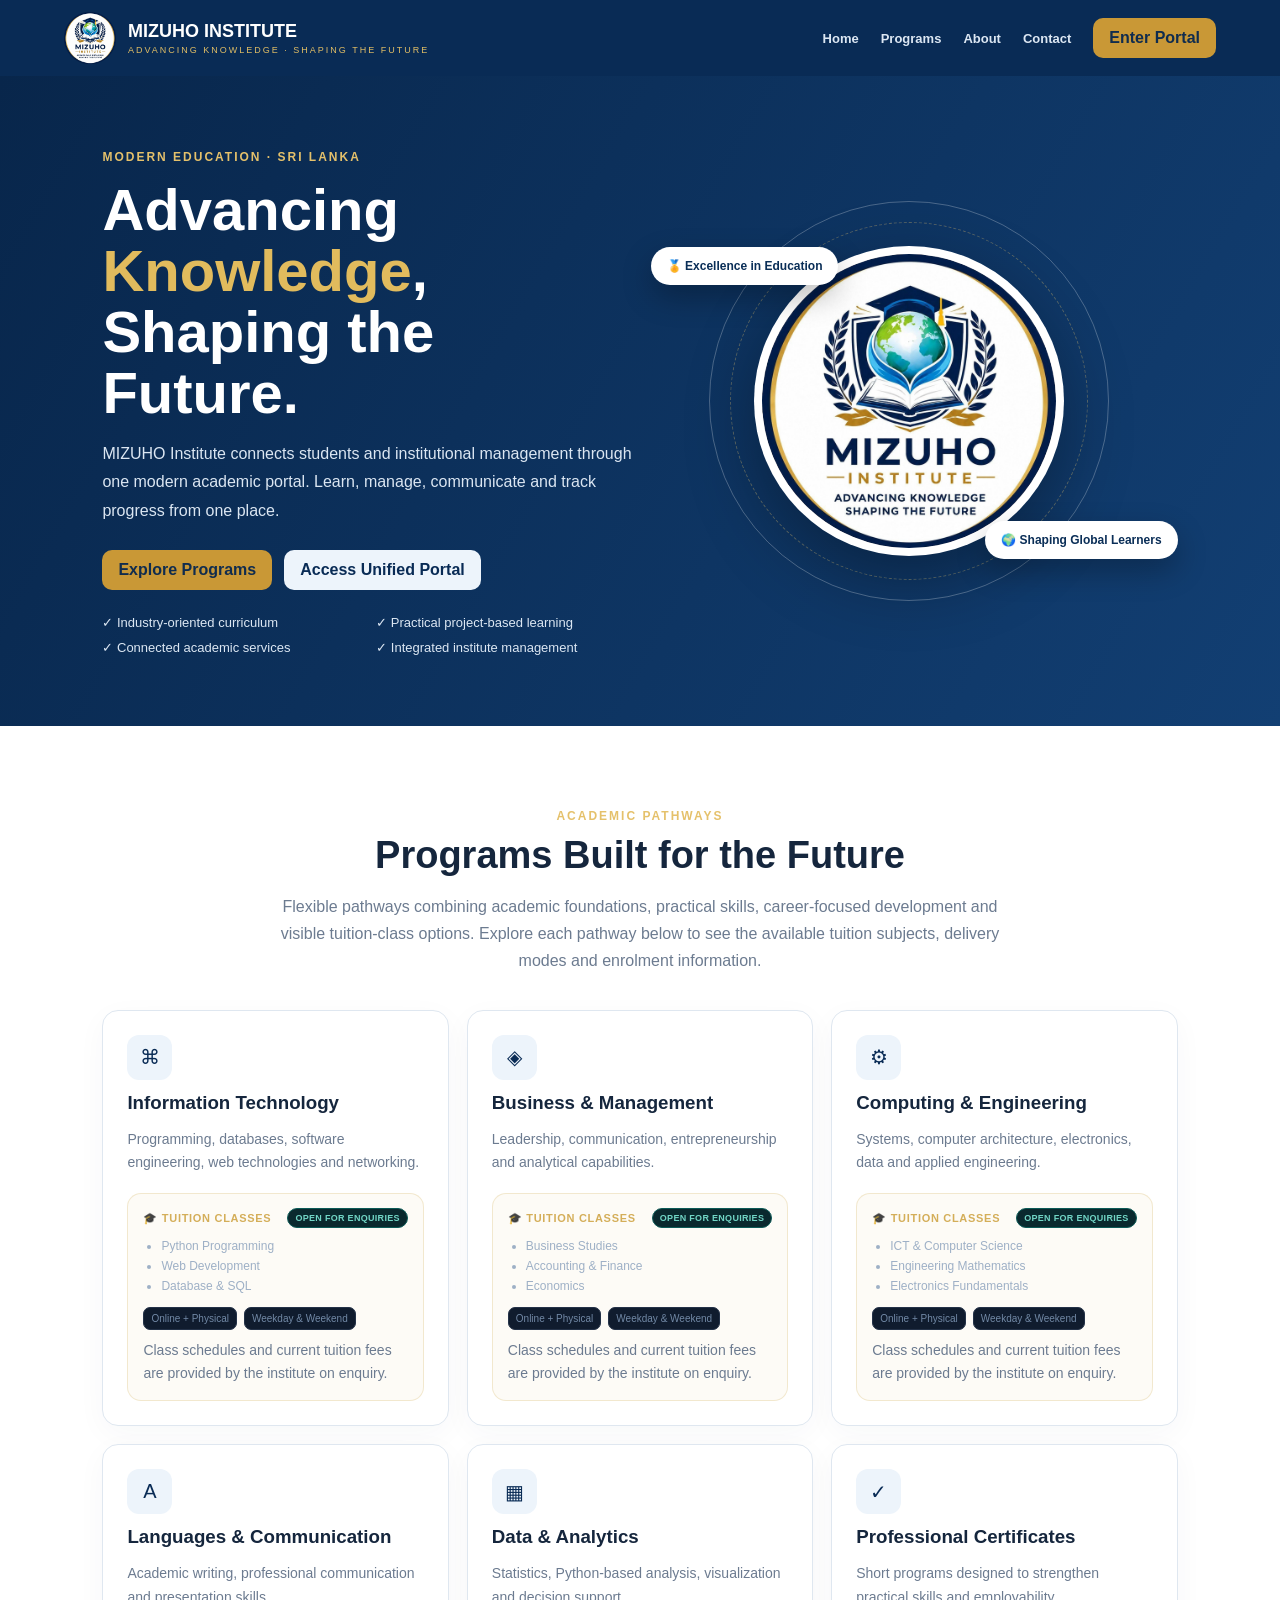
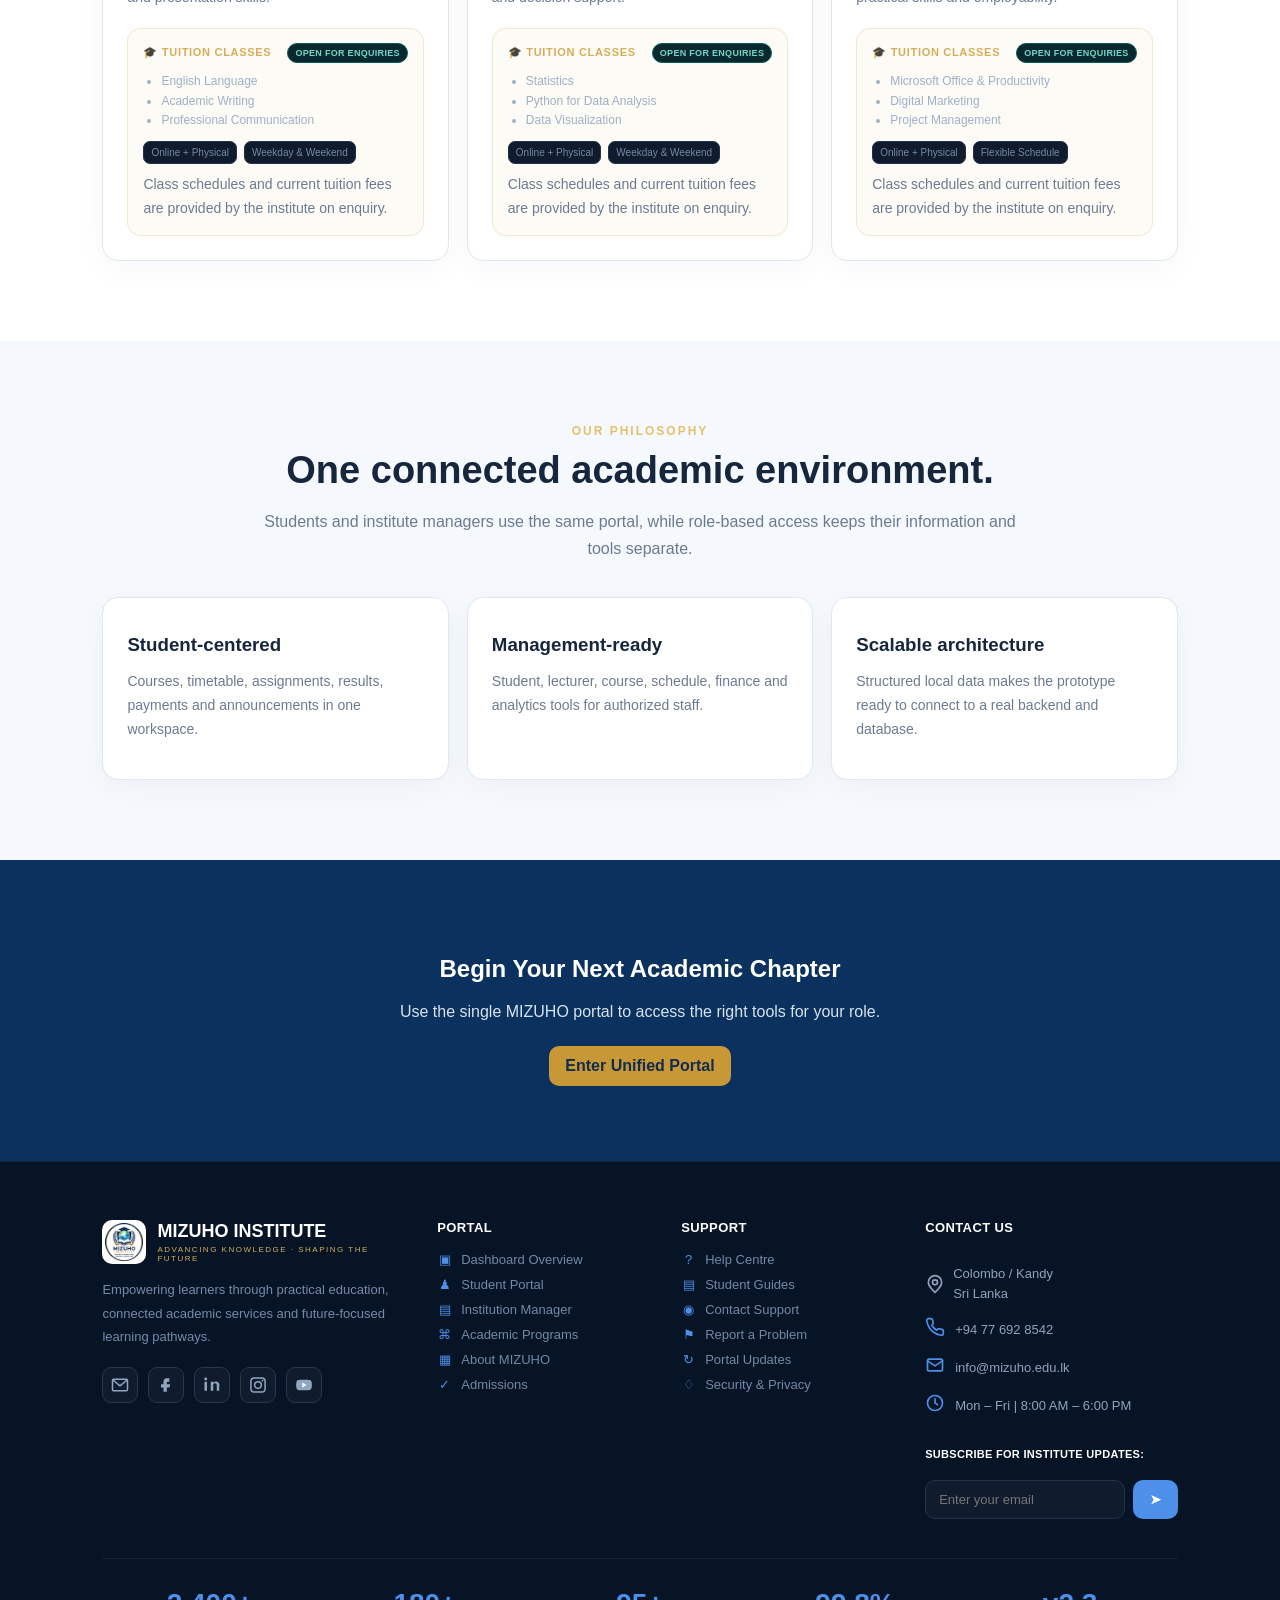
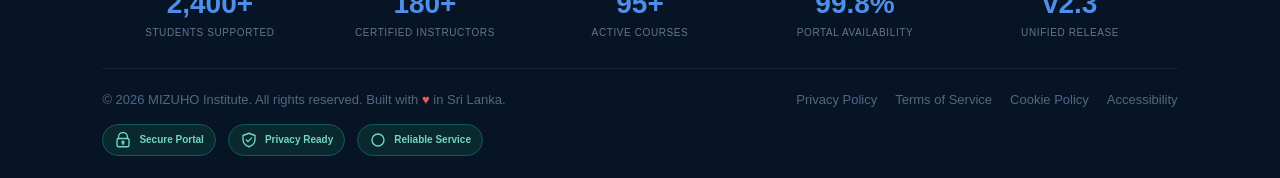
==== commit af24fb87: "Update print statement to say 'Goodbye World'" ====
--- a/index.html
+++ b/index.html
@@ -3,7 +3,7 @@
 <head>
 <meta charset="utf-8">
 <meta name="viewport" content="width=device-width,initial-scale=1">
-<meta name="description" content="MIZUHO Institute unified education portal"><meta name="mizuho-build" content="2026.09-hosting-fix">
+<meta name="description" content="MIZUHO Institute unified education portal"><meta name="mizuho-build" content="2026.09.03-hosting-stable">
 <title>MIZUHO Institute | Unified Education Portal</title>
 <style>
 :root{--navy:#092b55;--navy2:#123f73;--blue:#176db5;--gold:#c99836;--gold2:#e6c56f;--bg:#f4f7fb;--card:#fff;--text:#15263d;--muted:#6c7b90;--line:#dfe7f0;--green:#16835b;--red:#c63d3d;--shadow:0 18px 50px rgba(9,43,85,.11);--r:16px}
@@ -66,6 +66,75 @@
 
 
 @media(max-width:650px){.login-actions{display:grid;grid-template-columns:1fr 1fr}.login-actions .btn{min-height:44px}.login-form h1{font-size:24px}.role-switch{grid-template-columns:1fr}.modal{padding:18px}.table{min-width:680px}.top-right #sessionName{display:none}.top-right .btn{font-size:11px;padding:9px 10px}}
+.footer-stat {
+  transition: transform 0.25s ease;
+}
+
+.footer-stat:hover {
+  transform: translateY(-3px);
+}
+
+.footer-stat b {
+  display: block;
+}
+
+.footer-stat span {
+  display: block;
+}
+
+.heart {
+  color: #ef5b5b;
+  display: inline-block;
+  transition: transform 0.25s ease;
+}
+
+.heart:hover {
+  transform: scale(1.3);
+}
+
+.legal a {
+  transition: color 0.25s ease;
+}
+
+.legal a:hover {
+  color: #ef5b5b;
+}
+
+.trust-badges {
+  display: flex;
+  flex-wrap: wrap;
+  gap: 12px;
+}
+
+.trust-badge {
+  display: inline-flex;
+  align-items: center;
+  gap: 7px;
+  transition: color 0.25s ease,
+              transform 0.25s ease;
+}
+
+.trust-badge svg {
+  width: 18px;
+  height: 18px;
+  fill: none;
+  stroke: currentColor;
+  stroke-width: 1.8;
+  stroke-linecap: round;
+  stroke-linejoin: round;
+  transition: transform 0.25s ease,
+              color 0.25s ease;
+}
+
+.trust-badge:hover {
+  color: #ef5b5b;
+  transform: translateY(-2px);
+}
+
+.trust-badge:hover svg {
+  transform: scale(1.15);
+}
+
 </style>
 </head>
 <body>
@@ -73,14 +142,14 @@
 <div id="public" class="public">
 <header class="top">
   <a class="brand" href="#home"><img id="logoPublic"><span><b>MIZUHO INSTITUTE</b><small>ADVANCING KNOWLEDGE · SHAPING THE FUTURE</small></span></a>
-  <button class="btn gold mobile-nav-toggle" onclick="togglePublicNav()" aria-label="Open navigation" aria-expanded="false">☰</button><nav class="nav" id="publicNav"><a href="#home" onclick="closePublicNav()">Home</a><a href="#programs" onclick="closePublicNav()">Programs</a><a href="#about" onclick="closePublicNav()">About</a><a href="#contact" onclick="closePublicNav()">Contact</a><button type="button" class="btn gold" onclick="showLogin();closePublicNav()">Enter Portal</button></nav>
+  <button class="btn gold mobile-nav-toggle" onclick="togglePublicNav()" aria-label="Open navigation" aria-expanded="false">☰</button><nav class="nav" id="publicNav"><a href="#home" onclick="closePublicNav()">Home</a><a href="#programs" onclick="closePublicNav()">Programs</a><a href="#about" onclick="closePublicNav()">About</a><a href="#contact" onclick="closePublicNav()">Contact</a><button type="button" id="enterPortalBtn" class="btn gold">Enter Portal</button></nav>
 </header>
 <section id="home" class="hero">
   <div class="hero-copy">
     <span class="eyebrow">Modern Education · Sri Lanka</span>
     <h1>Advancing <span>Knowledge</span>,<br>Shaping the Future.</h1>
     <p>MIZUHO Institute connects students and institutional management through one modern academic portal. Learn, manage, communicate and track progress from one place.</p>
-    <div class="hero-actions"><button class="btn gold" onclick="document.getElementById('programs').scrollIntoView({behavior:'smooth'})">Explore Programs</button><button class="btn soft" onclick="showLogin()">Access Unified Portal</button></div>
+    <div class="hero-actions"><button class="btn gold" onclick="document.getElementById('programs').scrollIntoView({behavior:'smooth'})">Explore Programs</button><button type="button" id="accessPortalBtn" class="btn soft">Access Unified Portal</button></div>
     <div class="hero-points"><div>✓ Industry-oriented curriculum</div><div>✓ Practical project-based learning</div><div>✓ Connected academic services</div><div>✓ Integrated institute management</div></div>
   </div>
   <div class="visual"><div class="logo-ring"></div><img id="heroLogo" class="hero-logo"><div class="float f1">🏅 Excellence in Education</div><div class="float f2">🌍 Shaping Global Learners</div></div>
@@ -102,22 +171,278 @@
 <div class="footer-brand"><div class="footer-logo"><img id="footerLogo" alt="MIZUHO Institute logo"><span><b>MIZUHO INSTITUTE</b><small>ADVANCING KNOWLEDGE · SHAPING THE FUTURE</small></span></div>
 <p>Empowering learners through practical education, connected academic services and future-focused learning pathways.</p>
 <div class="socials" aria-label="MIZUHO social media links">
-  <a href="#" aria-label="Email" title="Email">
-    <svg viewBox="0 0 24 24" aria-hidden="true"><path d="M3 5h18v14H3z" fill="none" stroke="currentColor" stroke-width="1.8" stroke-linejoin="round"/><path d="m3.5 6 8.5 7 8.5-7" fill="none" stroke="currentColor" stroke-width="1.8" stroke-linecap="round" stroke-linejoin="round"/></svg>
+
+  <!-- Email -->
+  <a
+    class="social-link"
+    href="mailto:hello@mizuho.com"
+    aria-label="Email MIZUHO"
+    title="Email MIZUHO"
+  >
+    <svg viewBox="0 0 24 24" aria-hidden="true" focusable="false">
+      <rect
+        x="3"
+        y="5"
+        width="18"
+        height="14"
+        rx="1.5"
+        fill="none"
+        stroke="currentColor"
+        stroke-width="1.8"
+      />
+      <path
+        d="m3.5 6 8.5 7 8.5-7"
+        fill="none"
+        stroke="currentColor"
+        stroke-width="1.8"
+        stroke-linecap="round"
+        stroke-linejoin="round"
+      />
+    </svg>
   </a>
-  <a href="#" aria-label="Facebook" title="Facebook">
-    <svg viewBox="0 0 24 24" aria-hidden="true"><path d="M14 8h2V4h-2.7C10.1 4 9 5.9 9 8.8V11H6v4h3v5h4v-5h3.2l.8-4H13V9c0-.7.3-1 1-1Z" fill="currentColor"/></svg>
+
+  <!-- Facebook -->
+  <a
+    class="social-link"
+    href="https://www.facebook.com/"
+    target="_blank"
+    rel="noopener noreferrer"
+    aria-label="MIZUHO on Facebook"
+    title="Facebook"
+  >
+    <svg viewBox="0 0 24 24" aria-hidden="true" focusable="false">
+      <path
+        d="M14 8h2V4h-2.7C10.1 4 9 5.9 9 8.8V11H6v4h3v5h4v-5h3.2l.8-4H13V9c0-.7.3-1 1-1Z"
+        fill="currentColor"
+      />
+    </svg>
   </a>
-  <a href="#" aria-label="LinkedIn" title="LinkedIn">
-    <svg viewBox="0 0 24 24" aria-hidden="true"><path d="M6 8H3v11h3V8Zm-1.5-5A1.75 1.75 0 1 0 4.5 6.5 1.75 1.75 0 0 0 4.5 3ZM21 12.7c0-3.3-1.8-4.9-4.2-4.9-1.9 0-2.8 1-3.3 1.7V8h-3v11h3v-5.9c0-1.6.3-3.2 2.3-3.2 1.9 0 1.9 1.8 1.9 3.3V19h3v-6.3Z" fill="currentColor"/></svg>
+
+  <!-- LinkedIn -->
+  <a
+    class="social-link"
+    href="https://www.linkedin.com/"
+    target="_blank"
+    rel="noopener noreferrer"
+    aria-label="MIZUHO on LinkedIn"
+    title="LinkedIn"
+  >
+    <svg viewBox="0 0 24 24" aria-hidden="true" focusable="false">
+      <path
+        d="M6 8H3v11h3V8Zm-1.5-5A1.75 1.75 0 1 0 4.5 6.5 1.75 1.75 0 0 0 4.5 3ZM21 12.7c0-3.3-1.8-4.9-4.2-4.9-1.9 0-2.8 1-3.3 1.7V8h-3v11h3v-5.9c0-1.6.3-3.2 2.3-3.2 1.9 0 1.9 1.8 1.9 3.3V19h3v-6.3Z"
+        fill="currentColor"
+      />
+    </svg>
   </a>
-  <a href="#" aria-label="Instagram" title="Instagram">
-    <svg viewBox="0 0 24 24" aria-hidden="true"><rect x="3.5" y="3.5" width="17" height="17" rx="4" fill="none" stroke="currentColor" stroke-width="1.8"/><circle cx="12" cy="12" r="4" fill="none" stroke="currentColor" stroke-width="1.8"/><circle cx="17.4" cy="6.7" r="1.1" fill="currentColor"/></svg>
+
+  <!-- Instagram -->
+  <a
+    class="social-link"
+    href="https://www.instagram.com/"
+    target="_blank"
+    rel="noopener noreferrer"
+    aria-label="MIZUHO on Instagram"
+    title="Instagram"
+  >
+    <svg viewBox="0 0 24 24" aria-hidden="true" focusable="false">
+      <rect
+        x="3.5"
+        y="3.5"
+        width="17"
+        height="17"
+        rx="4"
+        fill="none"
+        stroke="currentColor"
+        stroke-width="1.8"
+      />
+      <circle
+        cx="12"
+        cy="12"
+        r="4"
+        fill="none"
+        stroke="currentColor"
+        stroke-width="1.8"
+      />
+      <circle
+        cx="17.4"
+        cy="6.7"
+        r="1.1"
+        fill="currentColor"
+      />
+    </svg>
   </a>
-  <a href="#" aria-label="YouTube" title="YouTube">
-    <svg viewBox="0 0 24 24" aria-hidden="true"><path d="M21 8.1a2.8 2.8 0 0 0-2-2C17.2 5.6 12 5.6 12 5.6s-5.2 0-7 .5a2.8 2.8 0 0 0-2 2A29 29 0 0 0 2.5 12 29 29 0 0 0 3 15.9a2.8 2.8 0 0 0 2 2c1.8.5 7 .5 7 .5s5.2 0 7-.5a2.8 2.8 0 0 0 2-2 29 29 0 0 0 .5-3.9 29 29 0 0 0-.5-3.9Z" fill="currentColor"/><path d="m10 9 5 3-5 3V9Z" fill="#071426"/></svg>
+
+  <!-- YouTube -->
+  <a
+    class="social-link"
+    href="https://www.youtube.com/"
+    target="_blank"
+    rel="noopener noreferrer"
+    aria-label="MIZUHO on YouTube"
+    title="YouTube"
+  >
+    <svg viewBox="0 0 24 24" aria-hidden="true" focusable="false">
+      <path
+        d="M21 8.1a2.8 2.8 0 0 0-2-2C17.2 5.6 12 5.6 12 5.6s-5.2 0-7 .5a2.8 2.8 0 0 0-2 2A29 29 0 0 0 2.5 12 29 29 0 0 0 3 15.9a2.8 2.8 0 0 0 2 2c1.8.5 7 .5 7 .5s5.2 0 7-.5a2.8 2.8 0 0 0 2-2 29 29 0 0 0 .5-3.9 29 29 0 0 0-.5-3.9Z"
+        fill="currentColor"
+      />
+      <path
+        d="m10 9 5 3-5 3V9Z"
+        fill="var(--social-play-color)"
+      />
+    </svg>
   </a>
-</div></div>
+
+</div>
+
+<style>
+  .socials {
+    --social-size: 44px;
+    --social-color: #071426;
+    --social-hover: #ffffff;
+    --social-hover-bg: #071426;
+    --social-border: rgba(7, 20, 38, 0.14);
+    --social-play-color: #ffffff;
+
+    display: flex;
+    align-items: center;
+    gap: 10px;
+  }
+
+  .social-link {
+    position: relative;
+
+    width: var(--social-size);
+    height: var(--social-size);
+
+    display: inline-flex;
+    align-items: center;
+    justify-content: center;
+
+    color: var(--social-color);
+    background: transparent;
+
+    border: 1px solid var(--social-border);
+    border-radius: 50%;
+
+    text-decoration: none;
+
+    transition:
+      color 0.25s ease,
+      background-color 0.25s ease,
+      border-color 0.25s ease,
+      transform 0.25s ease,
+      box-shadow 0.25s ease;
+  }
+
+  .social-link svg {
+    width: 20px;
+    height: 20px;
+
+    display: block;
+
+    transition: transform 0.25s ease;
+  }
+
+  .social-link:hover {
+    color: var(--social-hover);
+    background: var(--social-hover-bg);
+    border-color: var(--social-hover-bg);
+
+    transform: translateY(-4px);
+
+    box-shadow:
+      0 8px 20px rgba(7, 20, 38, 0.16);
+  }
+
+  .social-link:hover svg {
+    transform: scale(1.08);
+  }
+
+  .social-link:focus-visible {
+    outline: 3px solid rgba(7, 20, 38, 0.3);
+    outline-offset: 4px;
+  }
+
+  .social-link:active {
+    transform: translateY(-1px) scale(0.96);
+  }
+
+  /* Tooltip */
+  .social-link::after {
+    content: attr(title);
+
+    position: absolute;
+    bottom: calc(100% + 10px);
+    left: 50%;
+
+    padding: 6px 9px;
+
+    color: #fff;
+    background: #071426;
+
+    border-radius: 6px;
+
+    font-family: inherit;
+    font-size: 11px;
+    font-weight: 500;
+    line-height: 1;
+    white-space: nowrap;
+
+    opacity: 0;
+    visibility: hidden;
+
+    pointer-events: none;
+
+    transform:
+      translateX(-50%)
+      translateY(5px);
+
+    transition:
+      opacity 0.2s ease,
+      transform 0.2s ease,
+      visibility 0.2s ease;
+
+    z-index: 10;
+  }
+
+  .social-link:hover::after,
+  .social-link:focus-visible::after {
+    opacity: 1;
+    visibility: visible;
+
+    transform:
+      translateX(-50%)
+      translateY(0);
+  }
+
+  /* Mobile */
+  @media (max-width: 480px) {
+    .socials {
+      --social-size: 40px;
+      gap: 8px;
+    }
+
+    .social-link svg {
+      width: 18px;
+      height: 18px;
+    }
+  }
+
+  /* Reduced motion accessibility */
+  @media (prefers-reduced-motion: reduce) {
+    .social-link,
+    .social-link svg,
+    .social-link::after {
+      transition: none;
+    }
+
+    .social-link:hover {
+      transform: none;
+    }
+  }
+</style>
+</div>
 <div><h4>Portal</h4><ul class="footer-links">
 <li><span class="footer-icon">▣</span><a href="#home">Dashboard Overview</a></li><li><span class="footer-icon">♟</span><a href="#" onclick="showLogin();return false;">Student Portal</a></li>
 <li><span class="footer-icon">▤</span><a href="#" onclick="showLogin();setRole('manager');return false;">Institution Manager</a></li><li><span class="footer-icon">⌘</span><a href="#programs">Academic Programs</a></li>
@@ -129,22 +454,253 @@
 <li><span class="footer-icon">↻</span><a href="#home">Portal Updates</a></li><li><span class="footer-icon">♢</span><a href="#contact">Security & Privacy</a></li>
 </ul></div>
 <div class="footer-contact"><h4>Contact Us</h4>
-<div class="contact-row"><strong>⌖</strong><span>Colombo / Kandy<br>Sri Lanka</span></div><div class="contact-row"><strong>☎</strong><a href="tel:+94110000000">+94 11 000 0000</a></div>
-<div class="contact-row"><strong>✉</strong><a href="mailto:info@mizuho.edu.lk">info@mizuho.edu.lk</a></div><div class="contact-row"><strong>◷</strong><span>Mon – Fri | 8:00 AM – 6:00 PM</span></div>
+<style>
+  .contact-row a {
+    display: flex;
+    align-items: center;
+    gap: 8px;
+    text-decoration: none;
+    color: inherit;
+  }
+
+  .contact-row .location-icon {
+    transition: transform 0.25s ease, color 0.25s ease;
+  }
+
+  .contact-row a:hover .location-icon {
+    color: #e53935;
+    transform: scale(1.15);
+  }
+</style>
+
+<div class="contact-row">
+  <a href="https://www.google.com/maps/search/?api=1&query=Colombo%2C%20Sri%20Lanka"
+     target="_blank"
+     rel="noopener noreferrer"
+     aria-label="View Colombo, Sri Lanka on Google Maps">
+
+    <svg class="location-icon"
+         xmlns="http://www.w3.org/2000/svg"
+         width="20"
+         height="20"
+         viewBox="0 0 24 24"
+         fill="none"
+         stroke="currentColor"
+         stroke-width="2"
+         stroke-linecap="round"
+         stroke-linejoin="round"
+         aria-hidden="true">
+
+      <path d="M20 10c0 5-8 12-8 12S4 15 4 10a8 8 0 1 1 16 0Z"/>
+      <circle cx="12" cy="10" r="3"/>
+
+    </svg>
+
+    <span>
+      Colombo / Kandy<br>
+      Sri Lanka
+    </span>
+
+  </a>
+</div>
+<style>
+  .contact-row {
+    display: flex;
+    align-items: center;
+    gap: 10px;
+  }
+
+  .contact-row > a,
+  .contact-row > span {
+    color: inherit;
+    text-decoration: none;
+  }
+
+  .contact-icon {
+    width: 20px;
+    height: 20px;
+    flex-shrink: 0;
+    color: currentColor;
+    transition: transform 0.25s ease, color 0.25s ease;
+  }
+
+  .contact-row:hover .contact-icon {
+    color: #e53935;
+    transform: scale(1.15);
+  }
+
+  .contact-row a:hover {
+    color: #e53935;
+  }
+</style>
+
+<!-- Phone -->
+<div class="contact-row">
+  <strong>
+    <svg class="contact-icon"
+         xmlns="http://www.w3.org/2000/svg"
+         viewBox="0 0 24 24"
+         fill="none"
+         stroke="currentColor"
+         stroke-width="2"
+         stroke-linecap="round"
+         stroke-linejoin="round"
+         aria-hidden="true">
+      <path d="M22 16.92v3a2 2 0 0 1-2.18 2
+               19.79 19.79 0 0 1-8.63-3.07
+               19.5 19.5 0 0 1-6-6
+               19.79 19.79 0 0 1-3.07-8.67
+               A2 2 0 0 1 4.11 2h3
+               a2 2 0 0 1 2 1.72
+               12.84 12.84 0 0 0 .7 2.81
+               2 2 0 0 1-.45 2.11L8.09 9.91
+               a16 16 0 0 0 6 6l1.27-1.27
+               a2 2 0 0 1 2.11-.45
+               12.84 12.84 0 0 0 2.81.7
+               A2 2 0 0 1 22 16.92z"/>
+    </svg>
+  </strong>
+
+  <a href="tel:+94776928542"
+     aria-label="Call +94 77 692 8542">
+    +94 77 692 8542
+  </a>
+</div>
+
+
+<!-- Email -->
+<div class="contact-row">
+  <strong>
+    <svg class="contact-icon"
+         xmlns="http://www.w3.org/2000/svg"
+         viewBox="0 0 24 24"
+         fill="none"
+         stroke="currentColor"
+         stroke-width="2"
+         stroke-linecap="round"
+         stroke-linejoin="round"
+         aria-hidden="true">
+      <rect x="3" y="5" width="18" height="14" rx="2"/>
+      <path d="m3 7 9 6 9-6"/>
+    </svg>
+  </strong>
+
+  <a href="mailto:info@mizuho.edu.lk">
+    info@mizuho.edu.lk
+  </a>
+</div>
+
+
+<!-- Opening Hours -->
+<div class="contact-row">
+  <strong>
+    <svg class="contact-icon"
+         xmlns="http://www.w3.org/2000/svg"
+         viewBox="0 0 24 24"
+         fill="none"
+         stroke="currentColor"
+         stroke-width="2"
+         stroke-linecap="round"
+         stroke-linejoin="round"
+         aria-hidden="true">
+      <circle cx="12" cy="12" r="9"/>
+      <path d="M12 7v5l3 2"/>
+    </svg>
+  </strong>
+
+  <span>
+    Mon – Fri | 8:00 AM – 6:00 PM
+  </span>
+</div>
+
 <div class="footer-label">Subscribe for institute updates:</div><form class="subscribe" onsubmit="event.preventDefault();toast('Thank you! You are subscribed to MIZUHO updates.');this.reset();"><input type="email" placeholder="Enter your email" aria-label="Email address" required><button type="submit" aria-label="Subscribe">➤</button></form>
 </div></div>
-<div class="footer-stats"><div class="footer-stat"><b>2,400+</b><span>Students Supported</span></div><div class="footer-stat"><b>180+</b><span>Certified Instructors</span></div><div class="footer-stat"><b>95+</b><span>Active Courses</span></div><div class="footer-stat"><b>99.8%</b><span>Portal Availability</span></div><div class="footer-stat"><b>v2.3</b><span>Unified Release</span></div></div>
-<div class="footer-bottom"><span class="copyright">© 2026 MIZUHO Institute. All rights reserved. Built with <span style="color:#ef5b5b">♥</span> in Sri Lanka.</span><div class="legal"><a href="#">Privacy Policy</a><a href="#">Terms of Service</a><a href="#">Cookie Policy</a><a href="#">Accessibility</a></div></div>
-<div class="trust-badges"><span class="trust-badge">🔒 Secure Portal</span><span class="trust-badge">🛡 Privacy Ready</span><span class="trust-badge">● Reliable Service</span></div>
-</footer>
-</div>
+<div class="footer-stats">
+  <div class="footer-stat">
+    <b>2,400+</b>
+    <span>Students Supported</span>
+  </div>
+
+  <div class="footer-stat">
+    <b>180+</b>
+    <span>Certified Instructors</span>
+  </div>
+
+  <div class="footer-stat">
+    <b>95+</b>
+    <span>Active Courses</span>
+  </div>
+
+  <div class="footer-stat">
+    <b>99.8%</b>
+    <span>Portal Availability</span>
+  </div>
+
+  <div class="footer-stat">
+    <b>v2.3</b>
+    <span>Unified Release</span>
+  </div>
+</div>
+
+<div class="footer-bottom">
+  <span class="copyright">
+    © 2026 MIZUHO Institute. All rights reserved.
+    Built with <span class="heart">♥</span> in Sri Lanka.
+  </span>
+
+  <div class="legal">
+    <a href="#">Privacy Policy</a>
+    <a href="#">Terms of Service</a>
+    <a href="#">Cookie Policy</a>
+    <a href="#">Accessibility</a>
+  </div>
+</div>
+
+<div class="trust-badges">
+
+  <!-- Secure Portal -->
+  <span class="trust-badge">
+    <svg xmlns="http://www.w3.org/2000/svg"
+         viewBox="0 0 24 24"
+         aria-hidden="true">
+      <path d="M6 10V8a6 6 0 0 1 12 0v2"/>
+      <rect x="4" y="10" width="16" height="11" rx="2"/>
+      <circle cx="12" cy="15" r="1.5"/>
+      <path d="M12 16.5V18"/>
+    </svg>
+    Secure Portal
+  </span>
+
+  <!-- Privacy Ready -->
+  <span class="trust-badge">
+    <svg xmlns="http://www.w3.org/2000/svg"
+         viewBox="0 0 24 24"
+         aria-hidden="true">
+      <path d="M12 3 20 6v5c0 5-3.5 8.5-8 10-4.5-1.5-8-5-8-10V6l8-3Z"/>
+      <path d="m8.5 12 2.2 2.2 4.8-5"/>
+    </svg>
+    Privacy Ready
+  </span>
+
+  <!-- Reliable Service -->
+  <span class="trust-badge">
+    <svg xmlns="http://www.w3.org/2000/svg"
+         viewBox="0 0 24 24"
+         aria-hidden="true">
+      <circle cx="12" cy="12" r="8"/>
+    </svg>
+    Reliable Service
+  </span>
+
+</div>
+
 
 <div id="loginPage" class="login hidden">
 <div class="login-box">
   <div class="login-art"><div><img id="loginLogo"><h2>One Portal. Every Role.</h2><p>A single sign-in for MIZUHO students and institution managers, with role-based access to the appropriate academic tools.</p></div></div>
   <div class="login-form">
     <span class="eyebrow">Unified Access</span><h1 id="loginHeading">Welcome to MIZUHO Portal</h1><p class="muted" id="loginHint">Select your role and sign in.</p>
-    <div class="role-switch"><button id="studentRole" class="role active" onclick="setRole('student')">🎓 <b>Student</b><span class="muted">Learning & academic services</span></button><button id="managerRole" class="role" onclick="setRole('manager')">🏢 <b>Institution Manager</b><span class="muted">Administration & analytics</span></button></div>
+    <div class="role-switch"><button type="button" id="studentRole" class="role active" onclick="setRole('student')">🎓 <b>Student</b><span class="muted">Learning & academic services</span></button><button type="button" id="managerRole" class="role" onclick="setRole('manager')">🏢 <b>Institution Manager</b><span class="muted">Administration & analytics</span></button></div>
     <form onsubmit="login(event)">
       <div class="field"><label>Username or Email</label><input id="user" autocomplete="username" required></div>
       <div class="field"><label>Password</label><input id="pass" type="password" autocomplete="current-password" required></div>
@@ -213,9 +769,6 @@
 function togglePublicNav(){const n=el('publicNav'),b=document.querySelector('.mobile-nav-toggle');if(!n)return;n.classList.toggle('mobile-open');if(b)b.setAttribute('aria-expanded',String(n.classList.contains('mobile-open')))}
 function closePublicNav(){const n=el('publicNav'),b=document.querySelector('.mobile-nav-toggle');if(n)n.classList.remove('mobile-open');if(b)b.setAttribute('aria-expanded','false')}
 function showLogin(){closePublicNav();el('public').classList.add('hidden');el('loginPage').classList.remove('hidden');setRole('student');setTimeout(()=>el('user')?.focus(),50)}
-// Backward compatibility for older hosted/cached markup that calls openLogin().
-window.showLogin=showLogin;
-window.openLogin=showLogin;
 function showPublic(){el('loginPage').classList.add('hidden');el('portal').classList.add('hidden');el('public').classList.remove('hidden');closePublicNav();window.scrollTo(0,0)}
 function setRole(r){role=r==='manager'?'manager':'student';el('studentRole').classList.toggle('active',role==='student');el('managerRole').classList.toggle('active',role==='manager');el('signupLink').classList.toggle('hidden',role!=='student');el('loginHeading').textContent=role==='student'?'Welcome to MIZUHO Student Portal':'Welcome to MIZUHO Institute Manager Portal';el('loginHint').textContent=role==='student'?'Select your role and sign in to access academic services.':'Select your role and sign in to manage institute operations.';el('demoInfo').innerHTML=role==='student'?'<b>Demo:</b> student / student123':'<b>Demo:</b> manager / manager123';el('user').value='';el('pass').value=''}
 function selectRole(r){setRole(r)}
@@ -277,13 +830,45 @@
 function openModal(body){el('modal').innerHTML=`<div class="modal-head"><span></span><button class="close" type="button" onclick="closeModal()" aria-label="Close">×</button></div>${body}`;el('modalBg').classList.add('show');setTimeout(()=>el('modal').querySelector('input,select,textarea,button:not(.close)')?.focus(),30)}
 function closeModal(){el('modalBg').classList.remove('show');el('modal').innerHTML=''}
 function toast(msg,type='info'){const t=el('toast');t.textContent=msg;t.className='toast show';if(type==='error')t.style.background='#9d2933';else if(type==='success')t.style.background='#126a4c';else t.style.background='#102f55';clearTimeout(window.__toastTimer);window.__toastTimer=setTimeout(()=>{t.classList.remove('show')},2800)}
-window.addEventListener('error',function(e){
-  console.error('MIZUHO Portal error:',e.error||e.message);
+/* Portal entry wiring: uses buttons instead of inline navigation handlers.
+   This prevents accidental navigation/submission on hosted deployments. */
+window.showLogin = showLogin;
+window.openLogin = showLogin;
+
+function enterPortal(){
+  try{
+    showLogin();
+  }catch(error){
+    console.error('MIZUHO: unable to open the portal login screen.', error);
+    const publicPage=document.getElementById('public');
+    const loginPage=document.getElementById('loginPage');
+    if(publicPage) publicPage.classList.add('hidden');
+    if(loginPage) loginPage.classList.remove('hidden');
+  }
+}
+
+document.addEventListener('DOMContentLoaded',function(){
+  const enter=document.getElementById('enterPortalBtn');
+  const access=document.getElementById('accessPortalBtn');
+  if(enter) enter.addEventListener('click',enterPortal);
+  if(access) access.addEventListener('click',enterPortal);
+
+  try{
+    restore();
+  }catch(error){
+    console.error('MIZUHO: session restore failed.',error);
+    try{
+      localStorage.removeItem('mizuhoSession');
+      sessionStorage.removeItem('mizuhoSession');
+    }catch(_){}
+    const publicPage=document.getElementById('public');
+    const loginPage=document.getElementById('loginPage');
+    const portal=document.getElementById('portal');
+    if(publicPage) publicPage.classList.remove('hidden');
+    if(loginPage) loginPage.classList.add('hidden');
+    if(portal) portal.classList.add('hidden');
+  }
 });
-window.addEventListener('unhandledrejection',function(e){
-  console.error('MIZUHO Portal promise error:',e.reason);
-});
-restore();
 </script>
 </body>
 </html>
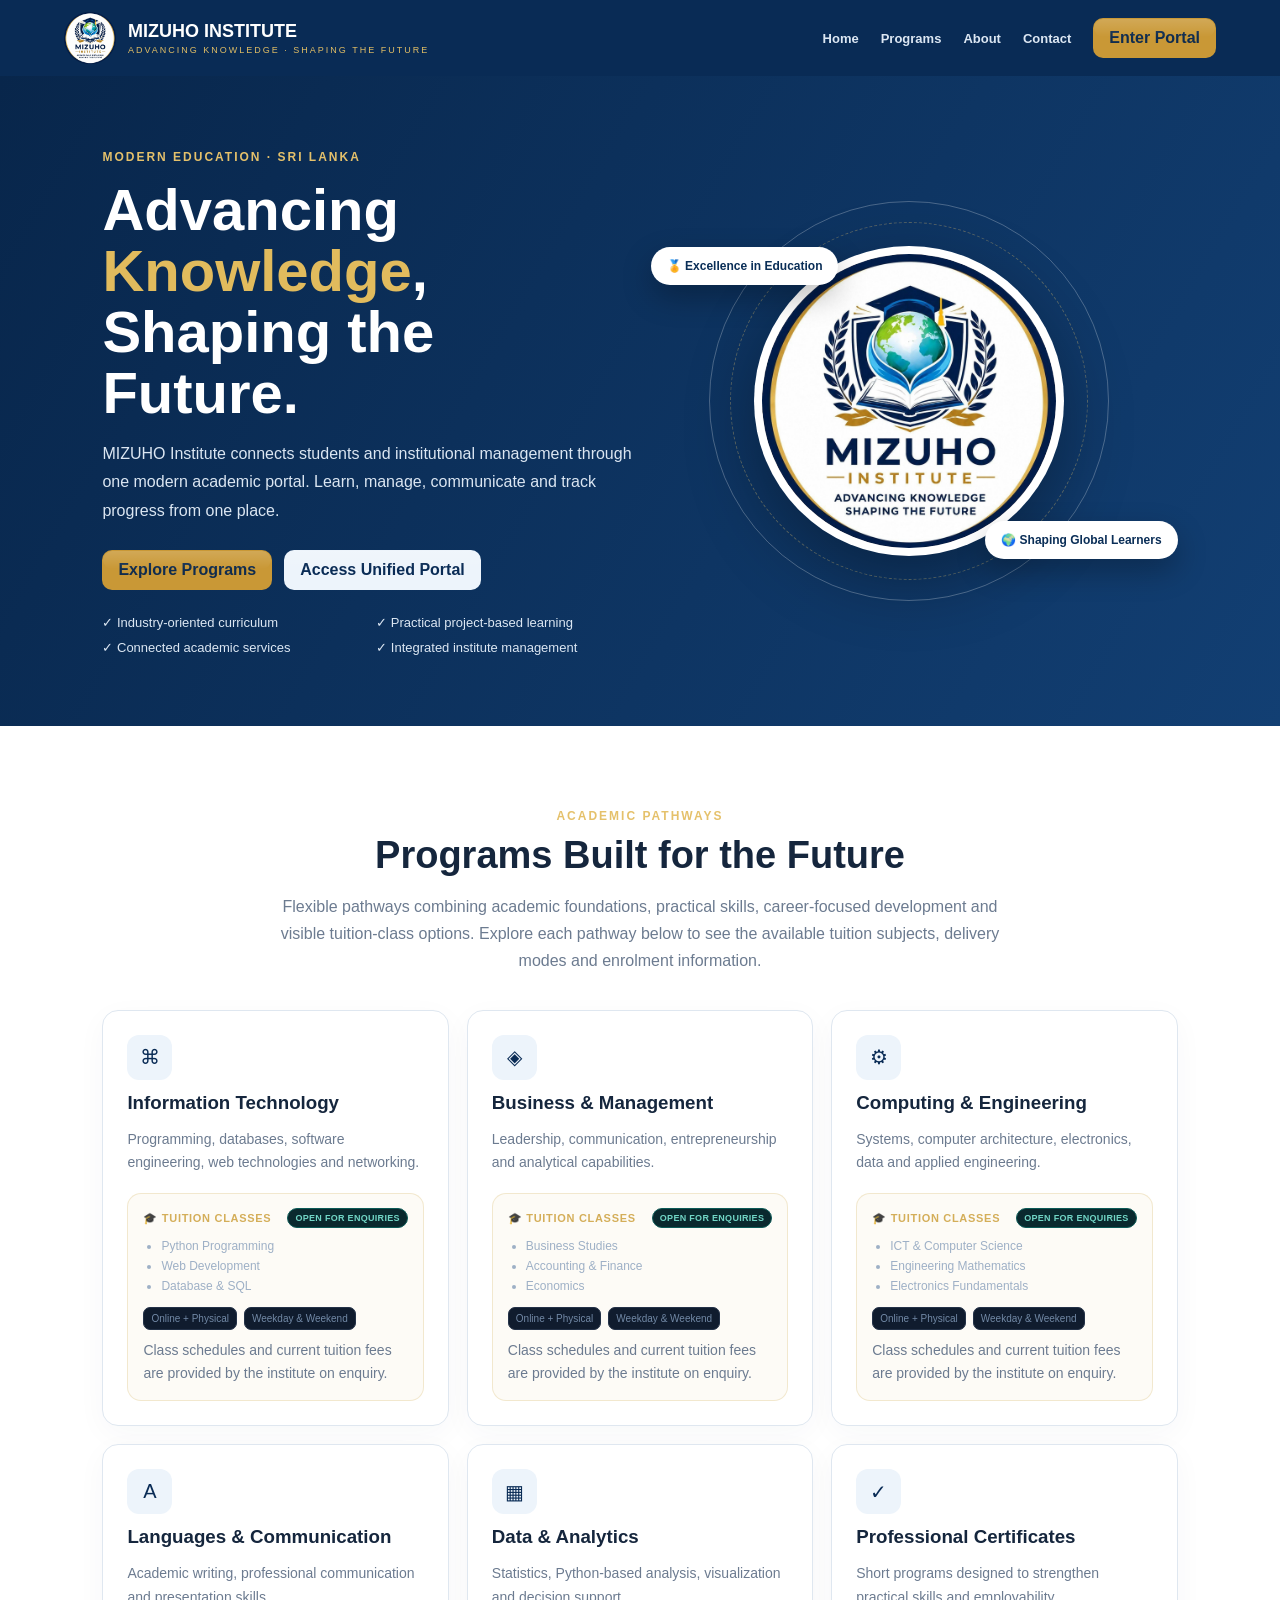
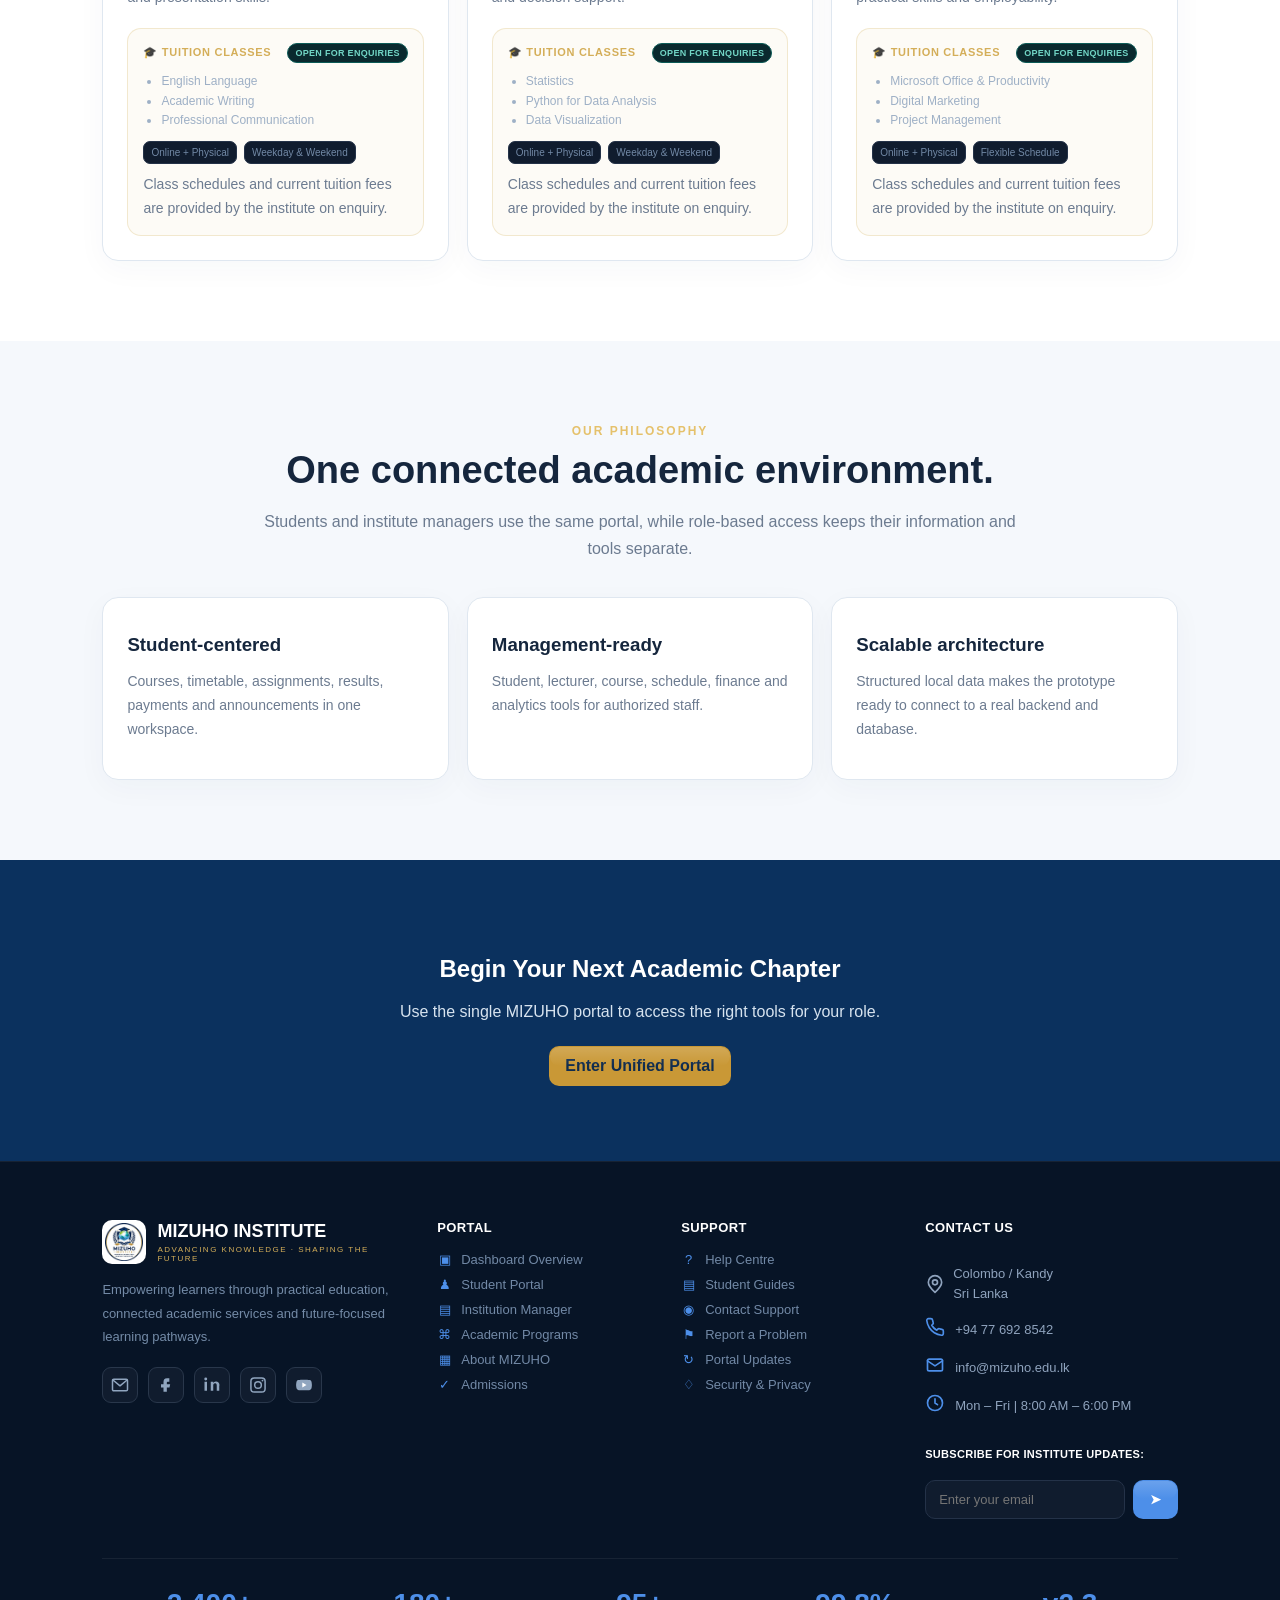
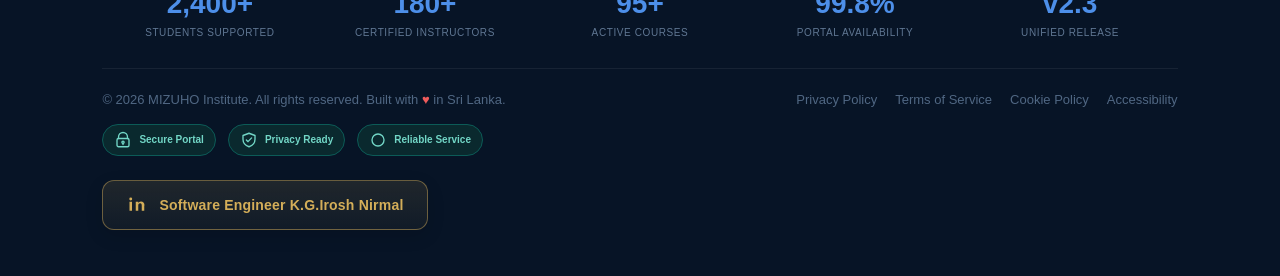
==== commit 56366b71: "Update print statement from 'Hello' to 'Goodbye'" ====
--- a/index.html
+++ b/index.html
@@ -3,7 +3,7 @@
 <head>
 <meta charset="utf-8">
 <meta name="viewport" content="width=device-width,initial-scale=1">
-<meta name="description" content="MIZUHO Institute unified education portal"><meta name="mizuho-build" content="2026.09.03-hosting-stable">
+<meta name="description" content="MIZUHO Institute unified education portal"><meta name="mizuho-build" content="2026.09.03-hosting-reliable-fixed">
 <title>MIZUHO Institute | Unified Education Portal</title>
 <style>
 :root{--navy:#092b55;--navy2:#123f73;--blue:#176db5;--gold:#c99836;--gold2:#e6c56f;--bg:#f4f7fb;--card:#fff;--text:#15263d;--muted:#6c7b90;--line:#dfe7f0;--green:#16835b;--red:#c63d3d;--shadow:0 18px 50px rgba(9,43,85,.11);--r:16px}
@@ -135,6 +135,15 @@
   transform: scale(1.15);
 }
 
+
+/* Hosting reliability hardening */
+html,body{min-height:100%;width:100%}
+body{overflow-x:hidden}
+#public{display:block}
+#loginPage.hidden,#portal.hidden{display:none!important}
+#loginPage:not(.hidden){display:grid!important;min-height:100vh;width:100%;position:relative;z-index:1}
+#portal:not(.hidden){display:block!important;min-height:100vh;width:100%;position:relative;z-index:1}
+#enterPortalBtn,#accessPortalBtn{position:relative;z-index:50;pointer-events:auto}
 </style>
 </head>
 <body>
@@ -175,7 +184,7 @@
   <!-- Email -->
   <a
     class="social-link"
-    href="mailto:hello@mizuho.com"
+    href="mailto:info@mizuho.edu.lk"
     aria-label="Email MIZUHO"
     title="Email MIZUHO"
   >
@@ -221,10 +230,8 @@
   <!-- LinkedIn -->
   <a
     class="social-link"
-    href="https://www.linkedin.com/"
-    target="_blank"
-    rel="noopener noreferrer"
-    aria-label="MIZUHO on LinkedIn"
+    href="#"
+    aria-label="MIZUHO on LinkedIn (link to be added)"
     title="LinkedIn"
   >
     <svg viewBox="0 0 24 24" aria-hidden="true" focusable="false">
@@ -532,6 +539,47 @@
   .contact-row a:hover {
     color: #e53935;
   }
+
+/* Classic button effect */
+.btn, button:not(.nav-toggle):not(.close-btn) {
+  position: relative;
+  overflow: hidden;
+  transition: transform .16s ease, box-shadow .16s ease, background-color .16s ease,
+              border-color .16s ease, color .16s ease;
+  -webkit-tap-highlight-color: transparent;
+}
+.btn::before, button:not(.nav-toggle):not(.close-btn)::before {
+  content: "";
+  position: absolute;
+  inset: 1px 1px 52% 1px;
+  border-radius: inherit;
+  background: linear-gradient(to bottom, rgba(255,255,255,.16), rgba(255,255,255,0));
+  pointer-events: none;
+}
+.btn:hover, button:not(.nav-toggle):not(.close-btn):hover {
+  transform: translateY(-2px);
+  box-shadow: 0 5px 12px rgba(0,0,0,.16);
+}
+.btn:active, button:not(.nav-toggle):not(.close-btn):active {
+  transform: translateY(1px);
+  box-shadow: 0 2px 5px rgba(0,0,0,.12);
+}
+.btn:focus-visible, button:not(.nav-toggle):not(.close-btn):focus-visible {
+  outline: 2px solid #d4ae59;
+  outline-offset: 2px;
+}
+.btn.gold:hover, .btn.primary:hover {
+  filter: brightness(1.04);
+}
+.btn.ghost:hover, .btn.secondary:hover {
+  border-color: currentColor;
+}
+@media (prefers-reduced-motion: reduce) {
+  .btn, button:not(.nav-toggle):not(.close-btn) { transition: none; }
+  .btn:hover, button:not(.nav-toggle):not(.close-btn):hover,
+  .btn:active, button:not(.nav-toggle):not(.close-btn):active { transform: none; }
+}
+
 </style>
 
 <!-- Phone -->
@@ -695,6 +743,27 @@
 </div>
 
 
+<style>
+/* Software Engineer credit */
+.engineer-credit-wrap{max-width:1180px;margin:24px auto 0;padding:0 0 24px;text-align:left;}
+.engineer-credit{display:flex;align-items:center;justify-content:center;gap:12px;width:fit-content;max-width:100%;margin:0;padding:14px 24px;border:1px solid rgba(212,174,89,.45);border-radius:12px;background:linear-gradient(180deg,rgba(212,174,89,.12),rgba(212,174,89,.05));color:#d4ae59;text-decoration:none;font-size:14px;font-weight:800;letter-spacing:.2px;box-shadow:0 6px 18px rgba(0,0,0,.12);transition:transform .18s ease,box-shadow .18s ease,border-color .18s ease,background-color .18s ease;}
+.engineer-credit:hover{transform:translateY(-2px);border-color:#d4ae59;background:rgba(212,174,89,.13);box-shadow:0 9px 24px rgba(0,0,0,.18);}
+.engineer-credit:active{transform:translateY(1px);box-shadow:0 3px 10px rgba(0,0,0,.12);}
+.engineer-credit:focus-visible{outline:2px solid #d4ae59;outline-offset:3px;}
+.engineer-credit-icon{width:20px;height:20px;display:block;flex:0 0 auto;}
+@media(max-width:600px){.engineer-credit-wrap{padding:0 16px 20px}.engineer-credit{width:100%;box-sizing:border-box;padding:13px 16px;font-size:13px;text-align:center;}}
+@media(prefers-reduced-motion:reduce){.engineer-credit{transition:none}.engineer-credit:hover,.engineer-credit:active{transform:none;}}
+</style>
+
+<div class="engineer-credit-wrap">
+  <a class="engineer-credit" href="https://www.linkedin.com/in/irosh-nirmal-bb8727429/" target="_blank" rel="noopener noreferrer" aria-label="Software Engineer K.G.Irosh Nirmal - Open LinkedIn profile in a new tab">
+    <svg class="engineer-credit-icon" viewBox="0 0 24 24" aria-hidden="true" focusable="false">
+      <path d="M6 8H3v11h3V8Zm-1.5-5A1.75 1.75 0 1 0 4.5 6.5 1.75 1.75 0 0 0 4.5 3ZM21 12.7c0-3.3-1.8-4.9-4.2-4.9-1.9 0-2.8 1-3.3 1.7V8h-3v11h3v-5.9c0-1.6.3-3.2 2.3-3.2 1.9 0 1.9 1.8 1.9 3.3V19h3v-6.3Z" fill="currentColor"/>
+    </svg>
+    <span>Software Engineer K.G.Irosh Nirmal</span>
+  </a>
+</div>
+
 <div id="loginPage" class="login hidden">
 <div class="login-box">
   <div class="login-art"><div><img id="loginLogo"><h2>One Portal. Every Role.</h2><p>A single sign-in for MIZUHO students and institution managers, with role-based access to the appropriate academic tools.</p></div></div>
@@ -723,13 +792,23 @@
 <div id="toast" class="toast"></div>
 
 <script>
-const LOGO="[data-uri]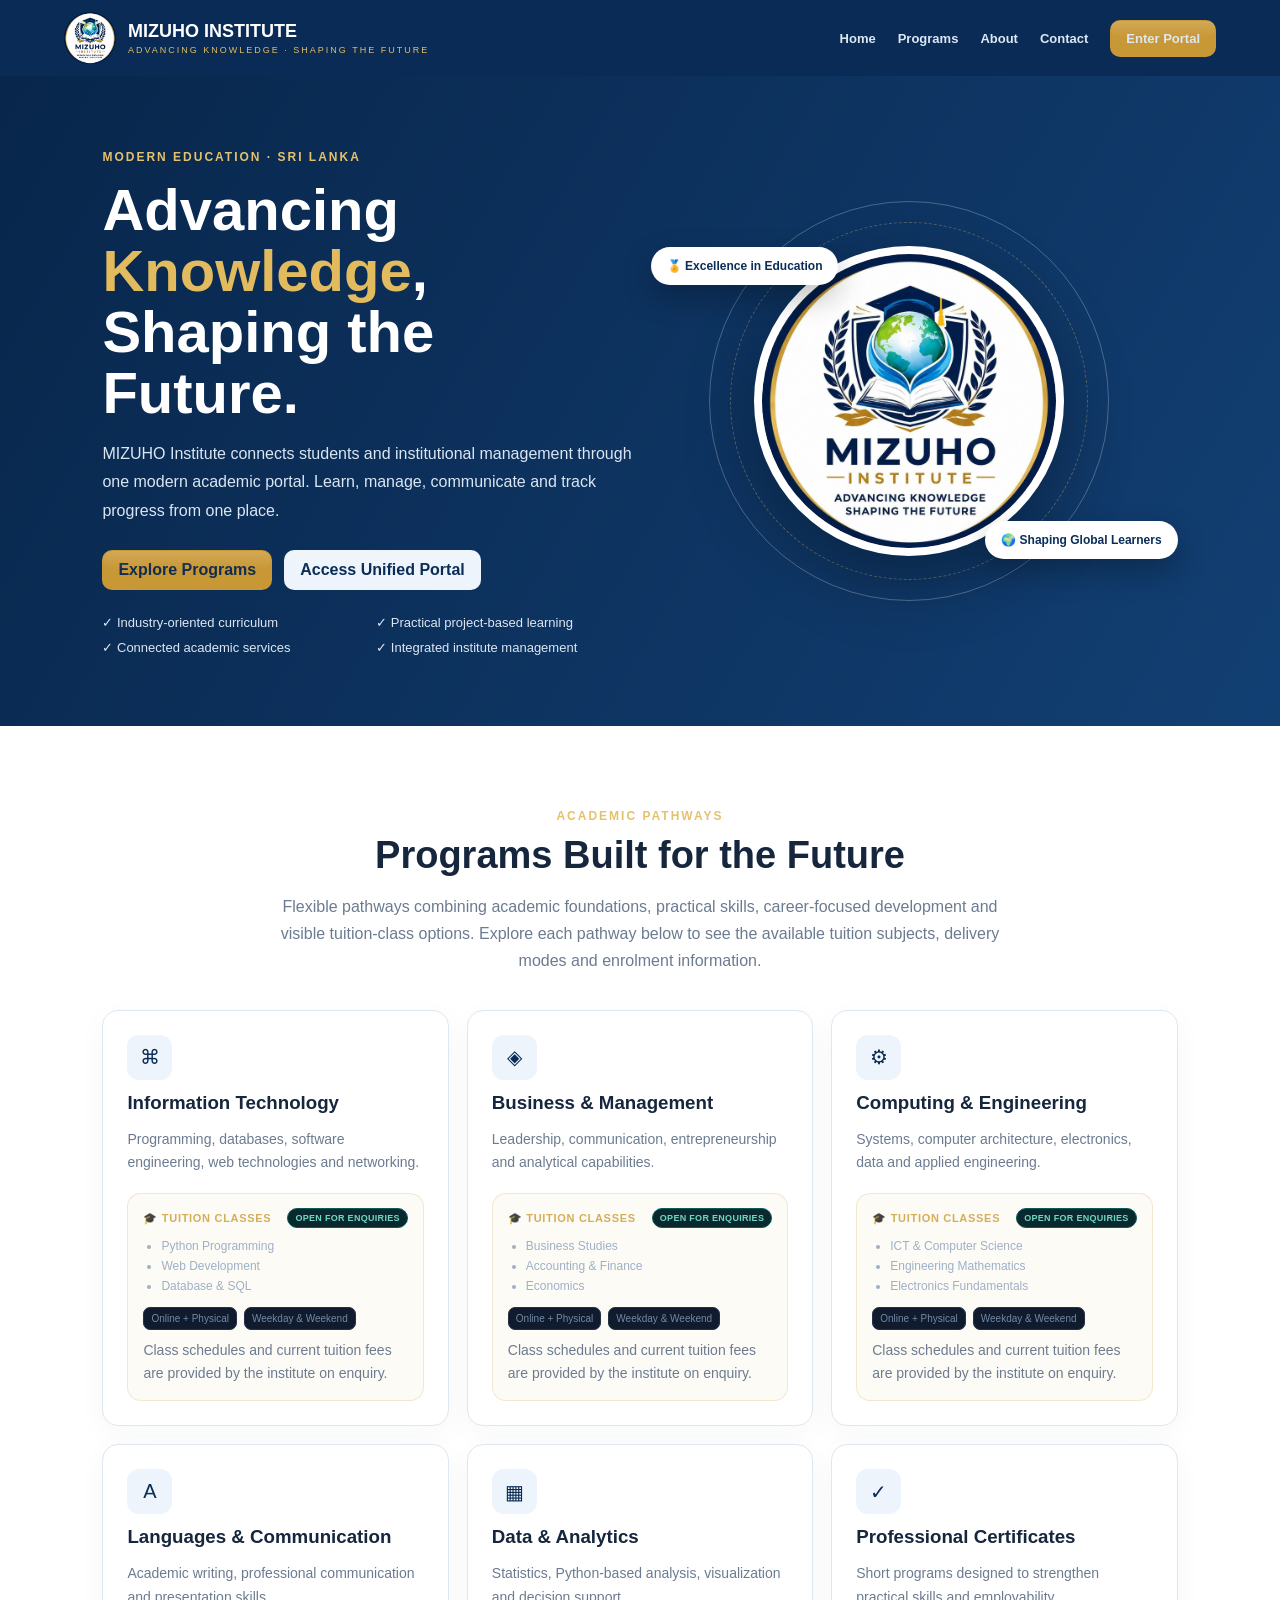
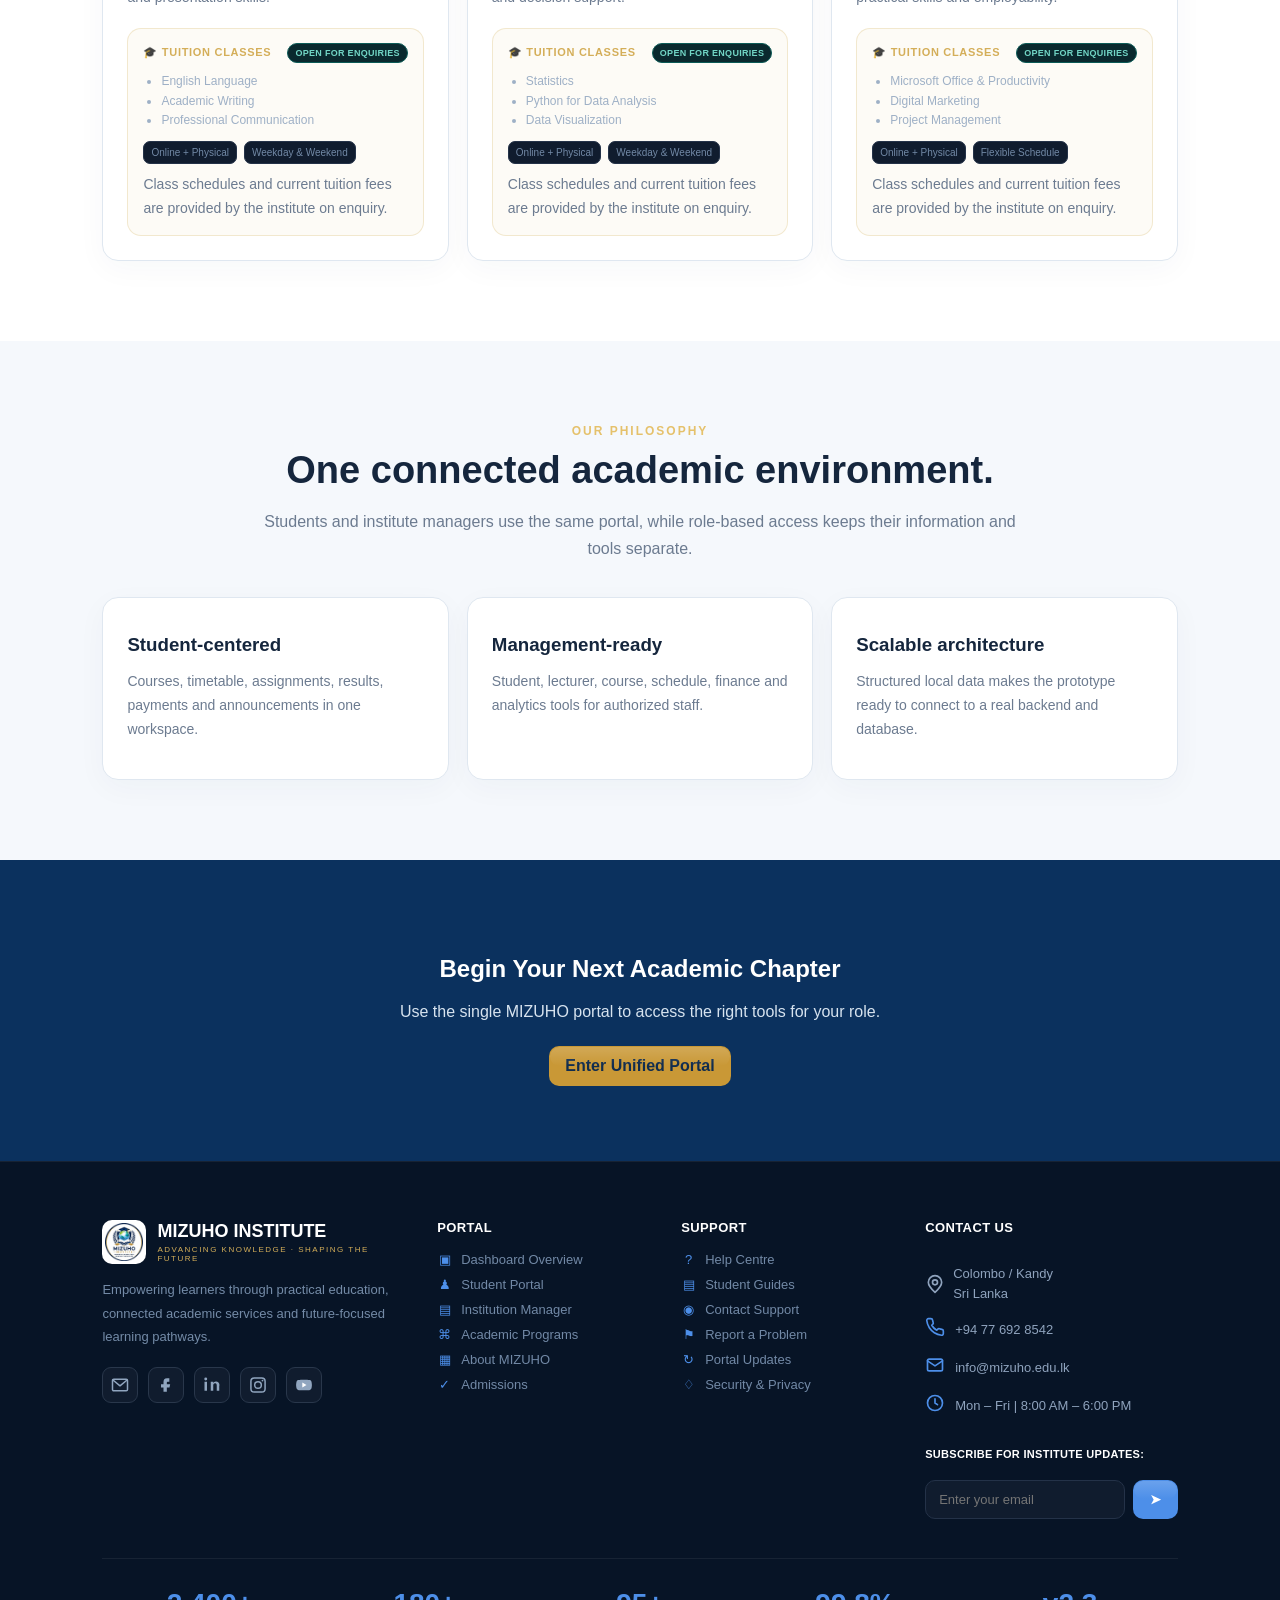
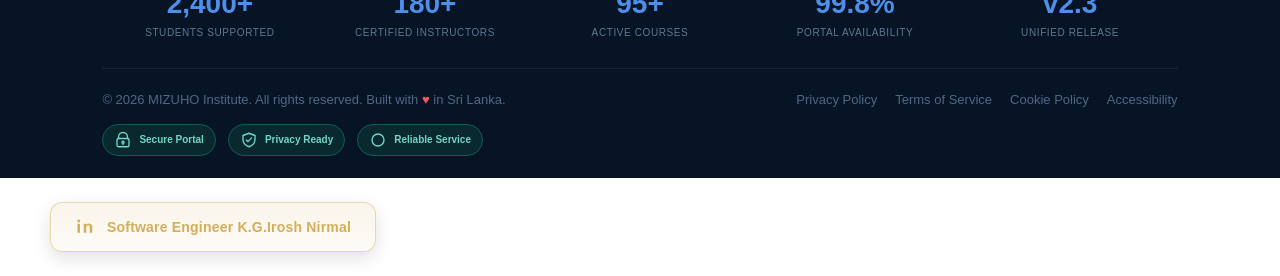
==== commit 7f1b8e19: "Comments on the essential parts" ====
--- a/index.html
+++ b/index.html
@@ -1,14 +1,22 @@
 <!doctype html>
 <html lang="en">
 <head>
+  <!-- ===== HEAD: metadata, title and page configuration ===== -->
 <meta charset="utf-8">
 <meta name="viewport" content="width=device-width,initial-scale=1">
 <meta name="description" content="MIZUHO Institute unified education portal"><meta name="mizuho-build" content="2026.09.03-hosting-reliable-fixed">
 <title>MIZUHO Institute | Unified Education Portal</title>
 <style>
+/* ===== GLOBAL CSS: theme, layout, responsive design and components ===== */
 :root{--navy:#092b55;--navy2:#123f73;--blue:#176db5;--gold:#c99836;--gold2:#e6c56f;--bg:#f4f7fb;--card:#fff;--text:#15263d;--muted:#6c7b90;--line:#dfe7f0;--green:#16835b;--red:#c63d3d;--shadow:0 18px 50px rgba(9,43,85,.11);--r:16px}
 *{box-sizing:border-box}html{scroll-behavior:smooth}body{margin:0;font-family:Inter,Segoe UI,Arial,sans-serif;background:var(--bg);color:var(--text)}
 button,input,select,textarea{font:inherit}button{cursor:pointer}a{text-decoration:none;color:inherit}.hidden{display:none!important}
+/* GitHub Pages no-JavaScript fallback: the portal login remains reachable via #loginPage. */
+#loginPage:target{display:grid!important;position:fixed!important;inset:0!important;z-index:9999!important;overflow:auto!important;}
+#loginPage:target + #portal{display:none!important;}
+#public:has(~ #loginPage:target){visibility:hidden;}
+@supports not selector(:has(*)){#public{visibility:visible;}}
+
 .btn{border:0;border-radius:10px;padding:11px 16px;font-weight:800;transition:.2s;display:inline-flex;gap:8px;align-items:center;justify-content:center}.btn:hover{transform:translateY(-1px)}
 .primary{background:var(--navy);color:#fff}.gold{background:var(--gold);color:#102c4e}.soft{background:#edf4fb;color:var(--navy)}.danger{background:#fff0ee;color:var(--red);border:1px solid #ffd3ce}
 .public{min-height:100vh;background:#fff}.top{height:76px;background:#092b55;color:#fff;display:flex;align-items:center;justify-content:space-between;padding:0 5%;position:sticky;top:0;z-index:30}.brand{display:flex;align-items:center;gap:12px}.brand img{width:52px;height:52px;object-fit:contain}.brand b{display:block;font-size:18px}.brand small{display:block;color:#e0bd65;font-size:9px;letter-spacing:2px;margin-top:3px}.nav{display:flex;gap:22px;align-items:center}.nav a{color:#dce7f3;font-size:13px;font-weight:700}.nav a:hover{color:#f2d27e}.hero{background:linear-gradient(120deg,#08264b,#123f73);color:#fff;min-height:650px;display:grid;grid-template-columns:1fr 1fr;align-items:center;padding:60px 8%;overflow:hidden}.hero-copy{max-width:650px}.eyebrow{color:#e5c16b;font-weight:900;text-transform:uppercase;letter-spacing:2px;font-size:12px}.hero h1{font-size:58px;line-height:1.05;margin:15px 0}.hero h1 span{color:#e1bb5d}.hero p{color:#dbe6f2;line-height:1.8;max-width:590px}.hero-actions{display:flex;gap:12px;margin-top:24px}.hero-points{display:grid;grid-template-columns:1fr 1fr;gap:10px;margin-top:25px;color:#dce7f3;font-size:13px}.visual{height:480px;position:relative;display:grid;place-items:center}.logo-ring{position:absolute;width:400px;height:400px;border:1px solid #ffffff40;border-radius:50%;animation:spin 18s linear infinite}.logo-ring:after{content:"";position:absolute;inset:20px;border:1px dashed #e3c16a55;border-radius:50%}.hero-logo{width:310px;height:310px;object-fit:contain;border-radius:50%;background:#fff;padding:8px;box-shadow:0 25px 70px #0005;animation:float 4s ease-in-out infinite}.float{position:absolute;background:#fff;color:#0a2e57;padding:12px 16px;border-radius:999px;font-weight:900;font-size:12px;box-shadow:0 12px 30px #0004;animation:badge 3.5s ease-in-out infinite}.f1{left:2%;top:18%}.f2{right:0;bottom:17%;animation-delay:1.1s}@keyframes float{50%{transform:translateY(-9px)}}@keyframes badge{50%{transform:translateY(-10px) rotate(1deg)}}@keyframes spin{to{transform:rotate(360deg)}}
@@ -147,11 +155,13 @@
 </style>
 </head>
 <body>
-
+  <!-- ===== BODY: all visible website and portal interfaces ===== -->
+
+<!-- ===== PUBLIC LANDING PAGE: institute home, pathways, about, CTA and footer ===== -->
 <div id="public" class="public">
 <header class="top">
   <a class="brand" href="#home"><img id="logoPublic"><span><b>MIZUHO INSTITUTE</b><small>ADVANCING KNOWLEDGE · SHAPING THE FUTURE</small></span></a>
-  <button class="btn gold mobile-nav-toggle" onclick="togglePublicNav()" aria-label="Open navigation" aria-expanded="false">☰</button><nav class="nav" id="publicNav"><a href="#home" onclick="closePublicNav()">Home</a><a href="#programs" onclick="closePublicNav()">Programs</a><a href="#about" onclick="closePublicNav()">About</a><a href="#contact" onclick="closePublicNav()">Contact</a><button type="button" id="enterPortalBtn" class="btn gold">Enter Portal</button></nav>
+  <button class="btn gold mobile-nav-toggle" onclick="togglePublicNav()" aria-label="Open navigation" aria-expanded="false">☰</button><nav class="nav" id="publicNav"><a href="#home" onclick="closePublicNav()">Home</a><a href="#programs" onclick="closePublicNav()">Programs</a><a href="#about" onclick="closePublicNav()">About</a><a href="#contact" onclick="closePublicNav()">Contact</a><a href="#loginPage" id="enterPortalBtn" class="btn gold" role="button">Enter Portal</a></nav>
 </header>
 <section id="home" class="hero">
   <div class="hero-copy">
@@ -184,7 +194,7 @@
   <!-- Email -->
   <a
     class="social-link"
-    href="mailto:info@mizuho.edu.lk"
+    href="mailto:hello@mizuho.com"
     aria-label="Email MIZUHO"
     title="Email MIZUHO"
   >
@@ -230,8 +240,10 @@
   <!-- LinkedIn -->
   <a
     class="social-link"
-    href="#"
-    aria-label="MIZUHO on LinkedIn (link to be added)"
+    href="https://www.linkedin.com/in/irosh-nirmal-bb8727429/"
+    target="_blank"
+    rel="noopener noreferrer"
+    aria-label="MIZUHO on LinkedIn"
     title="LinkedIn"
   >
     <svg viewBox="0 0 24 24" aria-hidden="true" focusable="false">
@@ -755,6 +767,8 @@
 @media(prefers-reduced-motion:reduce){.engineer-credit{transition:none}.engineer-credit:hover,.engineer-credit:active{transform:none;}}
 </style>
 
+</footer>
+<!-- Developer credit: opens the specified LinkedIn profile in a new tab. -->
 <div class="engineer-credit-wrap">
   <a class="engineer-credit" href="https://www.linkedin.com/in/irosh-nirmal-bb8727429/" target="_blank" rel="noopener noreferrer" aria-label="Software Engineer K.G.Irosh Nirmal - Open LinkedIn profile in a new tab">
     <svg class="engineer-credit-icon" viewBox="0 0 24 24" aria-hidden="true" focusable="false">
@@ -764,6 +778,7 @@
   </a>
 </div>
 
+<!-- ===== UNIFIED LOGIN: choose Student or Institution Manager ===== -->
 <div id="loginPage" class="login hidden">
 <div class="login-box">
   <div class="login-art"><div><img id="loginLogo"><h2>One Portal. Every Role.</h2><p>A single sign-in for MIZUHO students and institution managers, with role-based access to the appropriate academic tools.</p></div></div>
@@ -783,6 +798,7 @@
 </div>
 </div>
 
+<!-- ===== PORTAL: role-based dashboard and academic/administrative features ===== -->
 <div id="portal" class="portal hidden">
 <header class="portal-top"><div class="portal-brand"><button class="btn soft menu" onclick="toggleSide()">☰</button><img id="portalLogo"><span><b>MIZUHO INSTITUTE</b><small>Unified Academic Portal</small></span></div><div class="top-right"><span class="muted" id="sessionRole"></span><div class="avatar" id="avatar"></div><span id="sessionName"></span><button class="btn danger" onclick="logout()">Logout</button></div></header>
 <div class="shell"><aside id="side" class="side"><div class="role-badge"><small>ACTIVE ROLE</small><br><b id="sideRole">Student</b></div><div class="side-title">Portal</div><div id="nav"></div></aside><main id="content" class="content"></main></div>
@@ -791,24 +807,15 @@
 <div id="modalBg" class="modal-bg" onclick="if(event.target===this)closeModal()"><div id="modal" class="modal"></div></div>
 <div id="toast" class="toast"></div>
 
+<!-- ===== JAVASCRIPT: portal navigation, authentication, storage and UI logic ===== -->
 <script>
-/* Logo image, isolated in its own script tag on purpose: if a hosting
-   platform/CMS ever truncates or mangles this very long single-line
-   base64 string, that failure is contained here and cannot break the
-   portal login/app logic in the script tag below. */
-var LOGO='';
-try{
-  LOGO="[data-uri]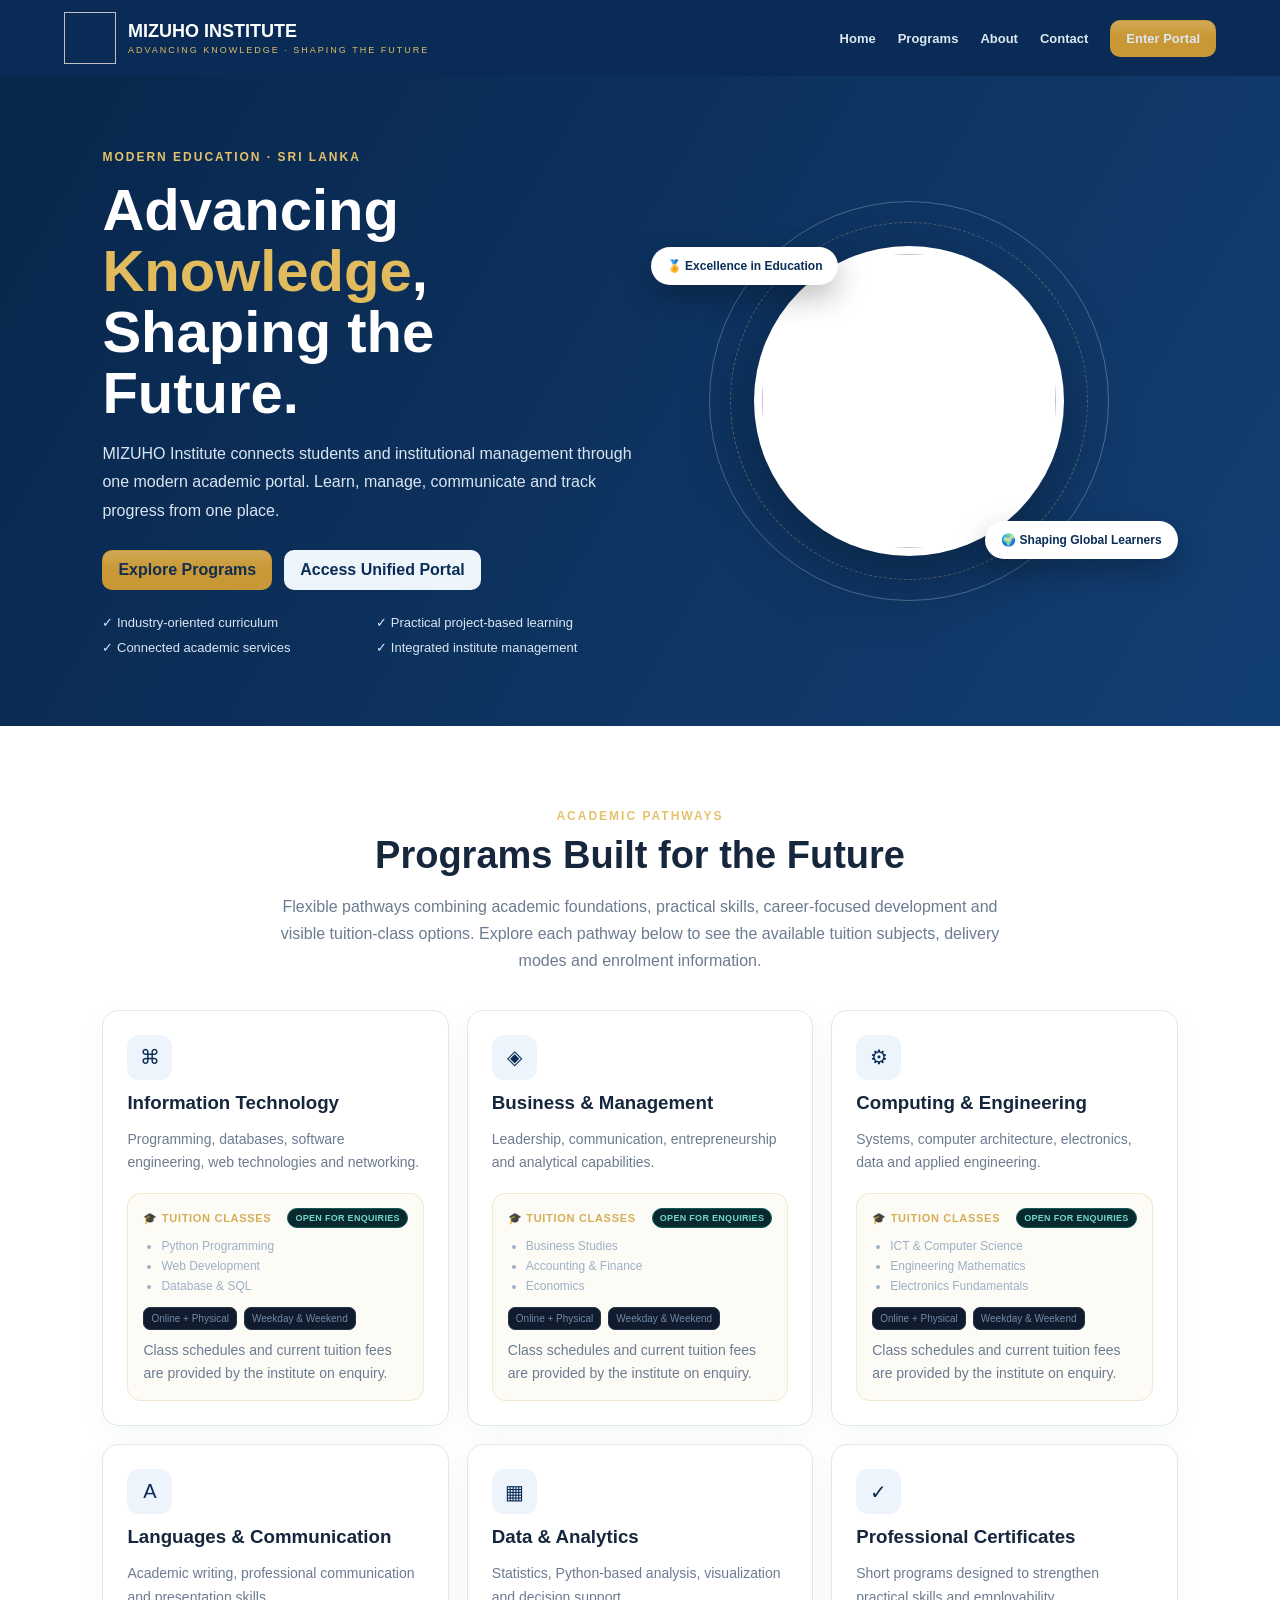
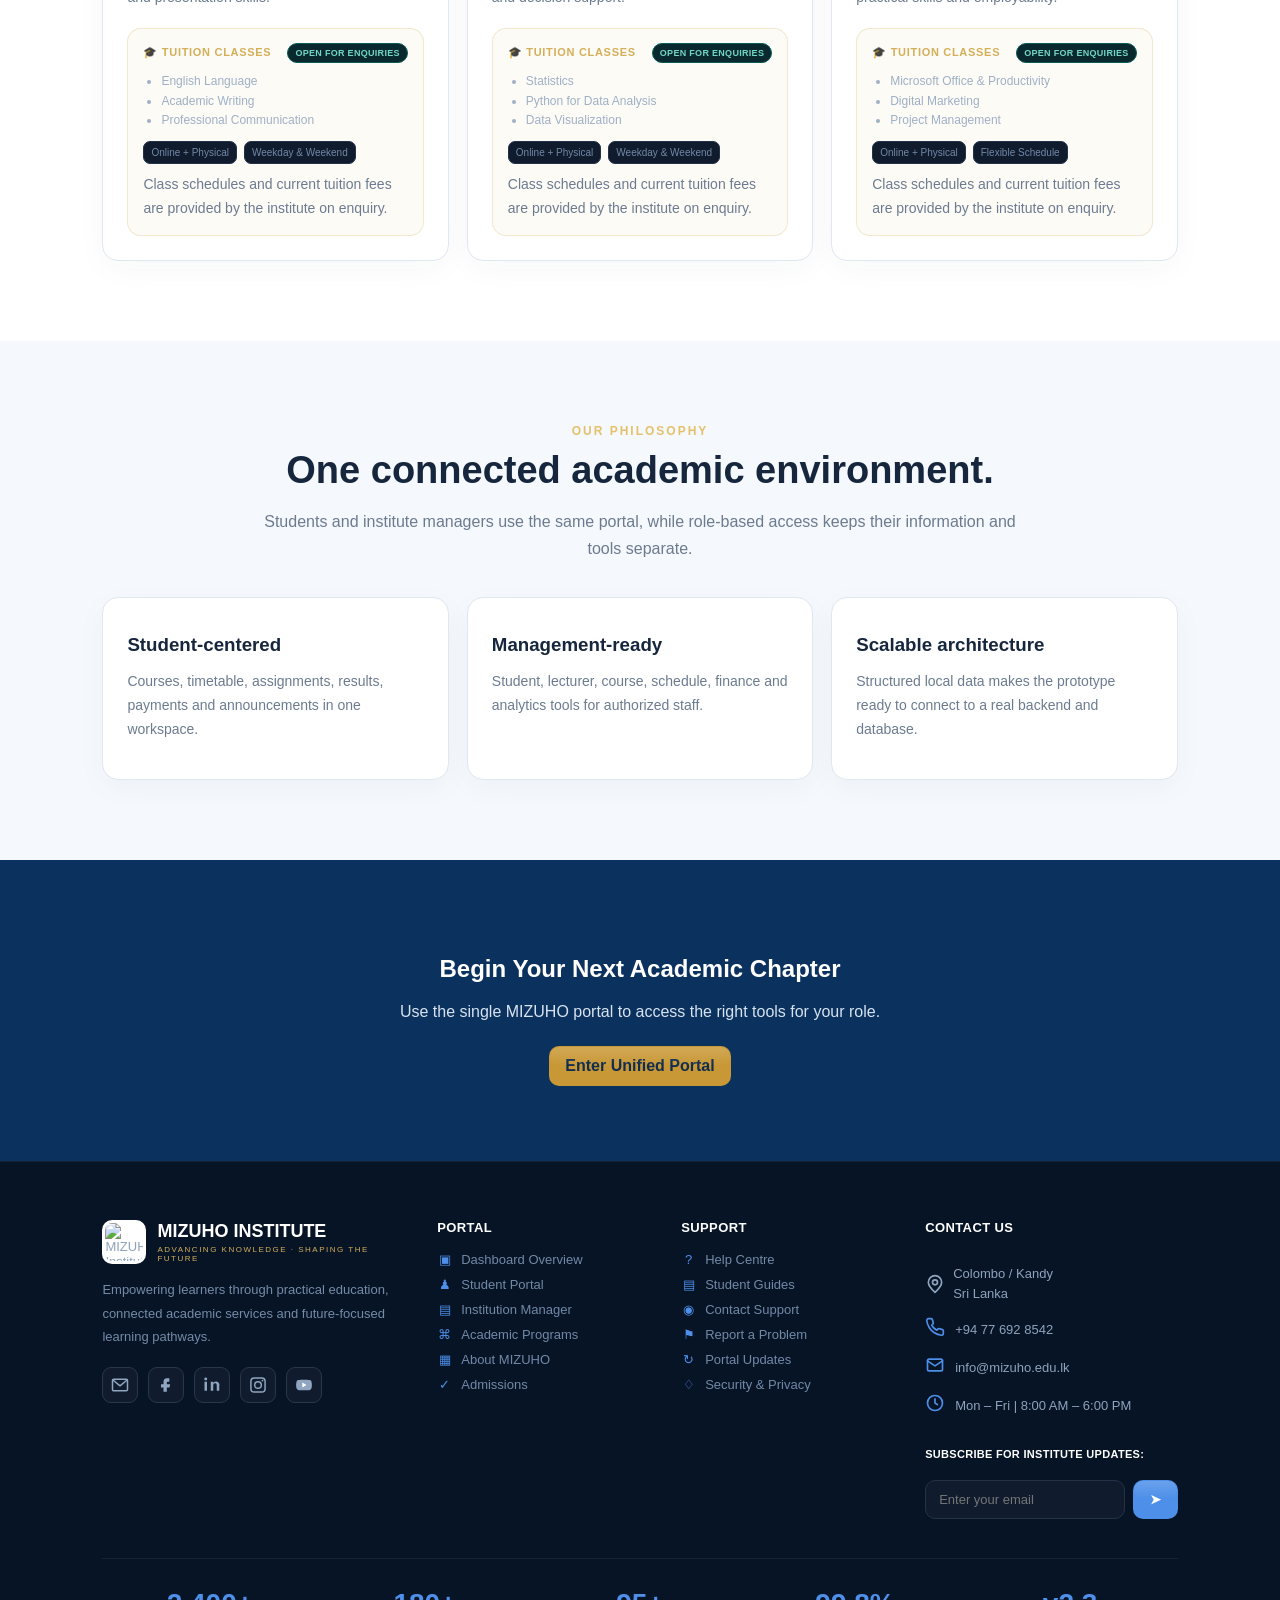
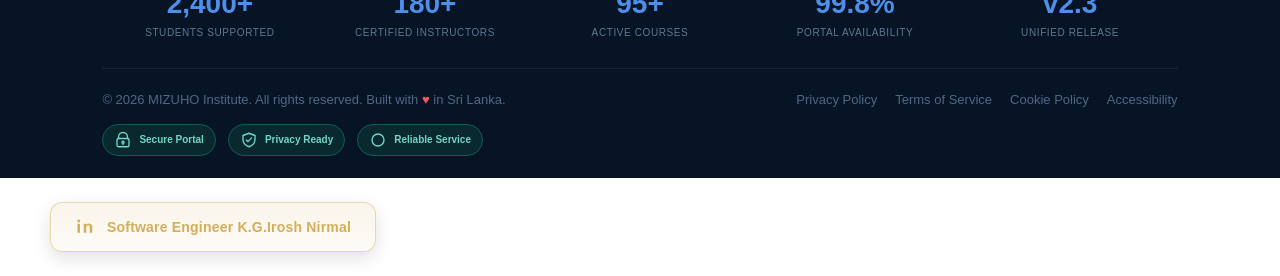
==== commit dcd98a41: "Update JavaScript section" ====
--- a/index.html
+++ b/index.html
@@ -809,222 +809,316 @@
 
 <!-- ===== JAVASCRIPT: portal navigation, authentication, storage and UI logic ===== -->
 <script>
-const LOGO="[data-uri]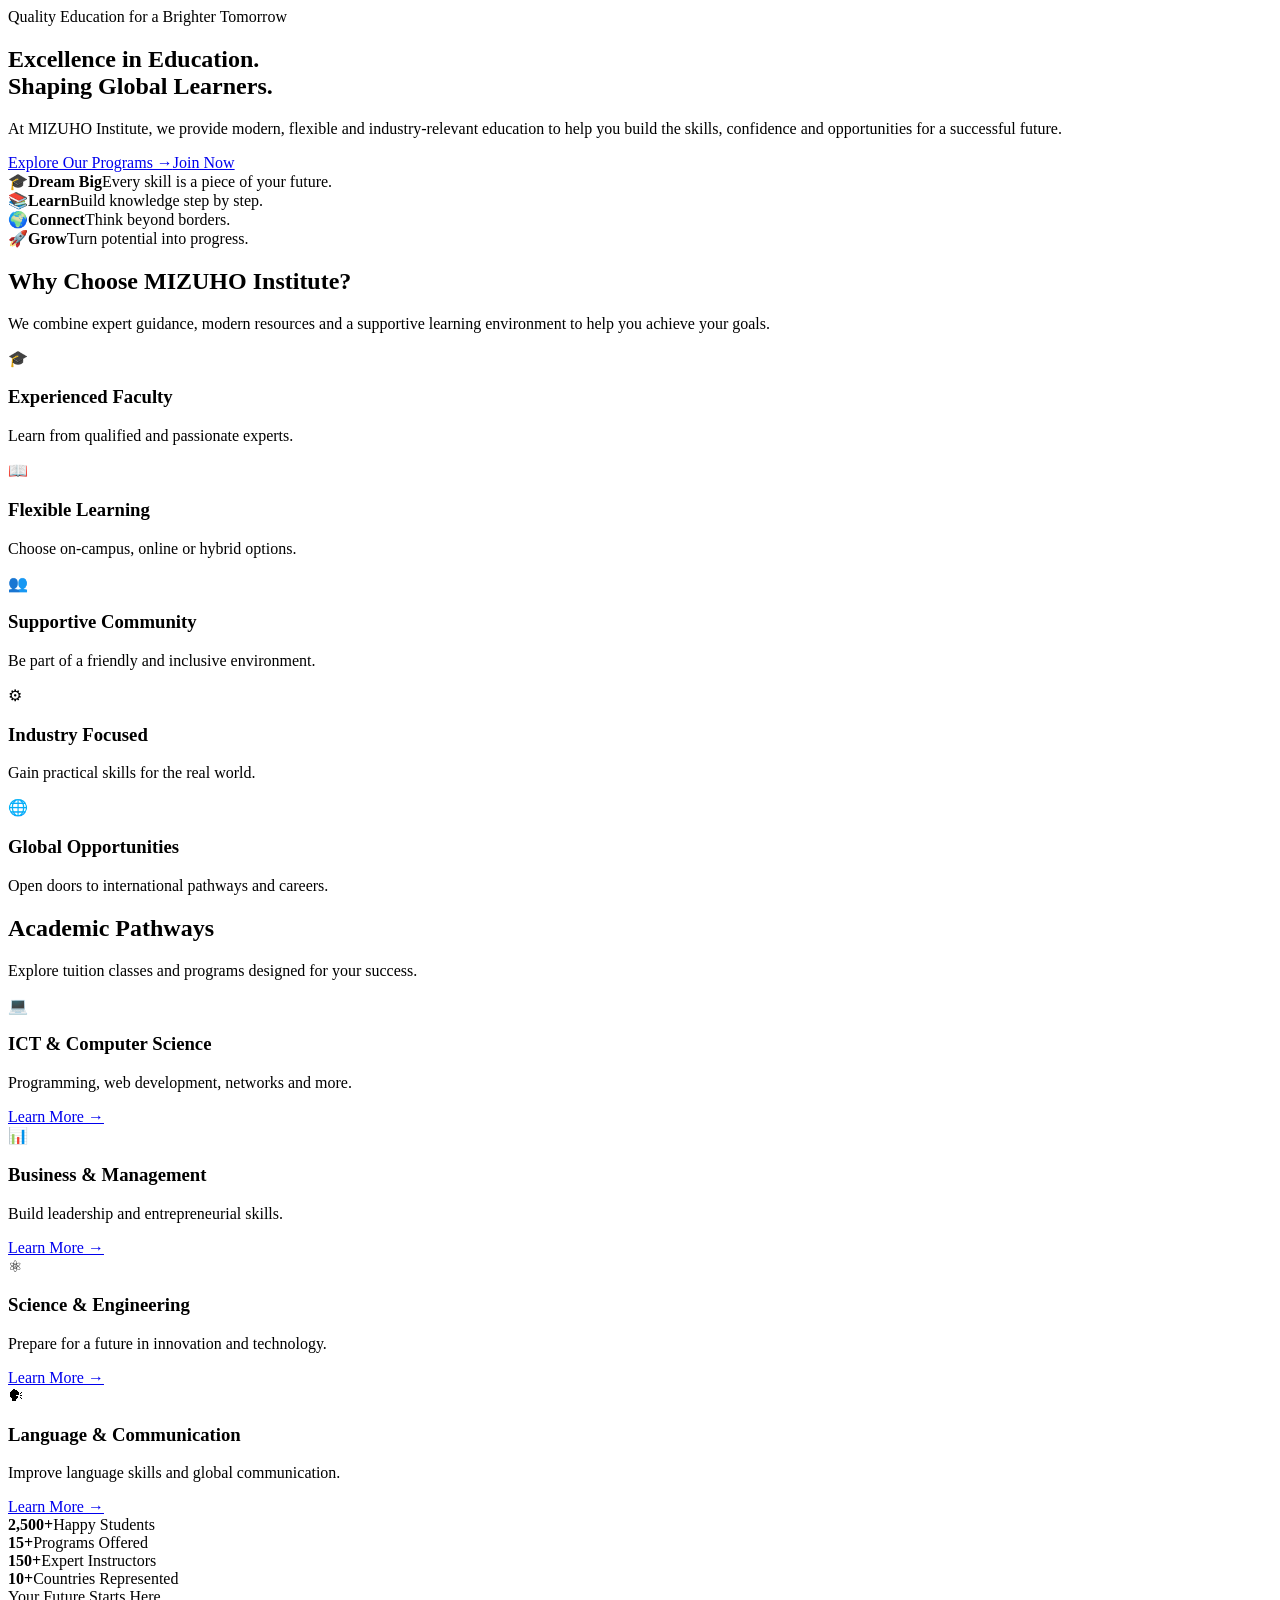
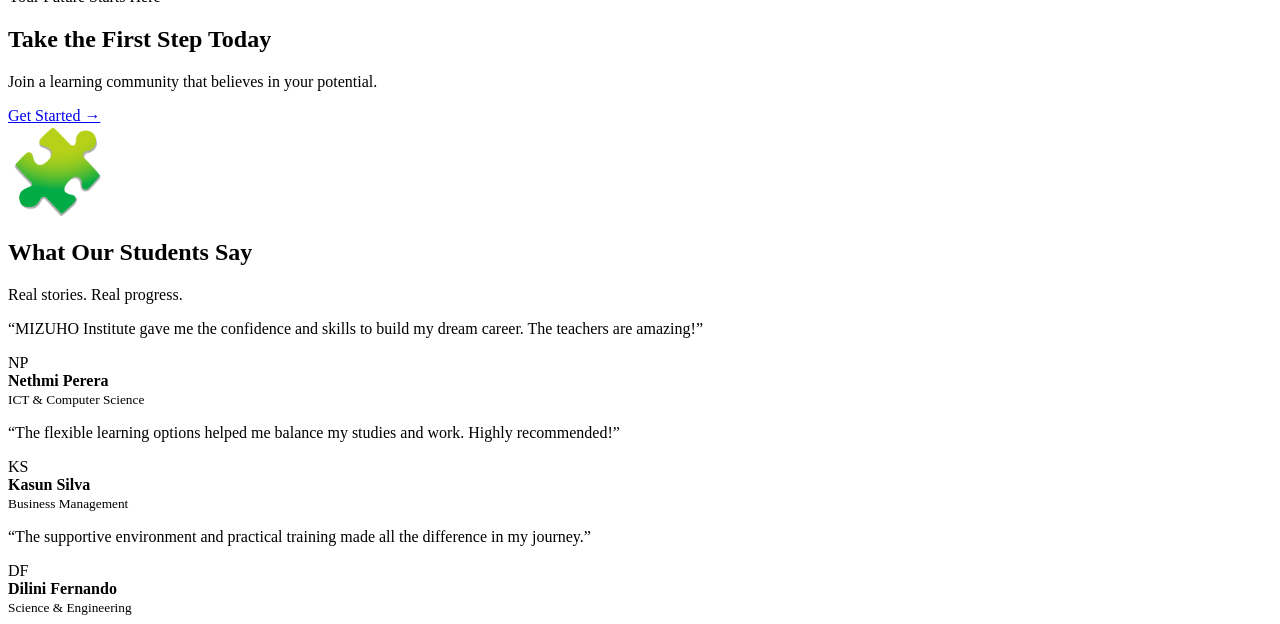
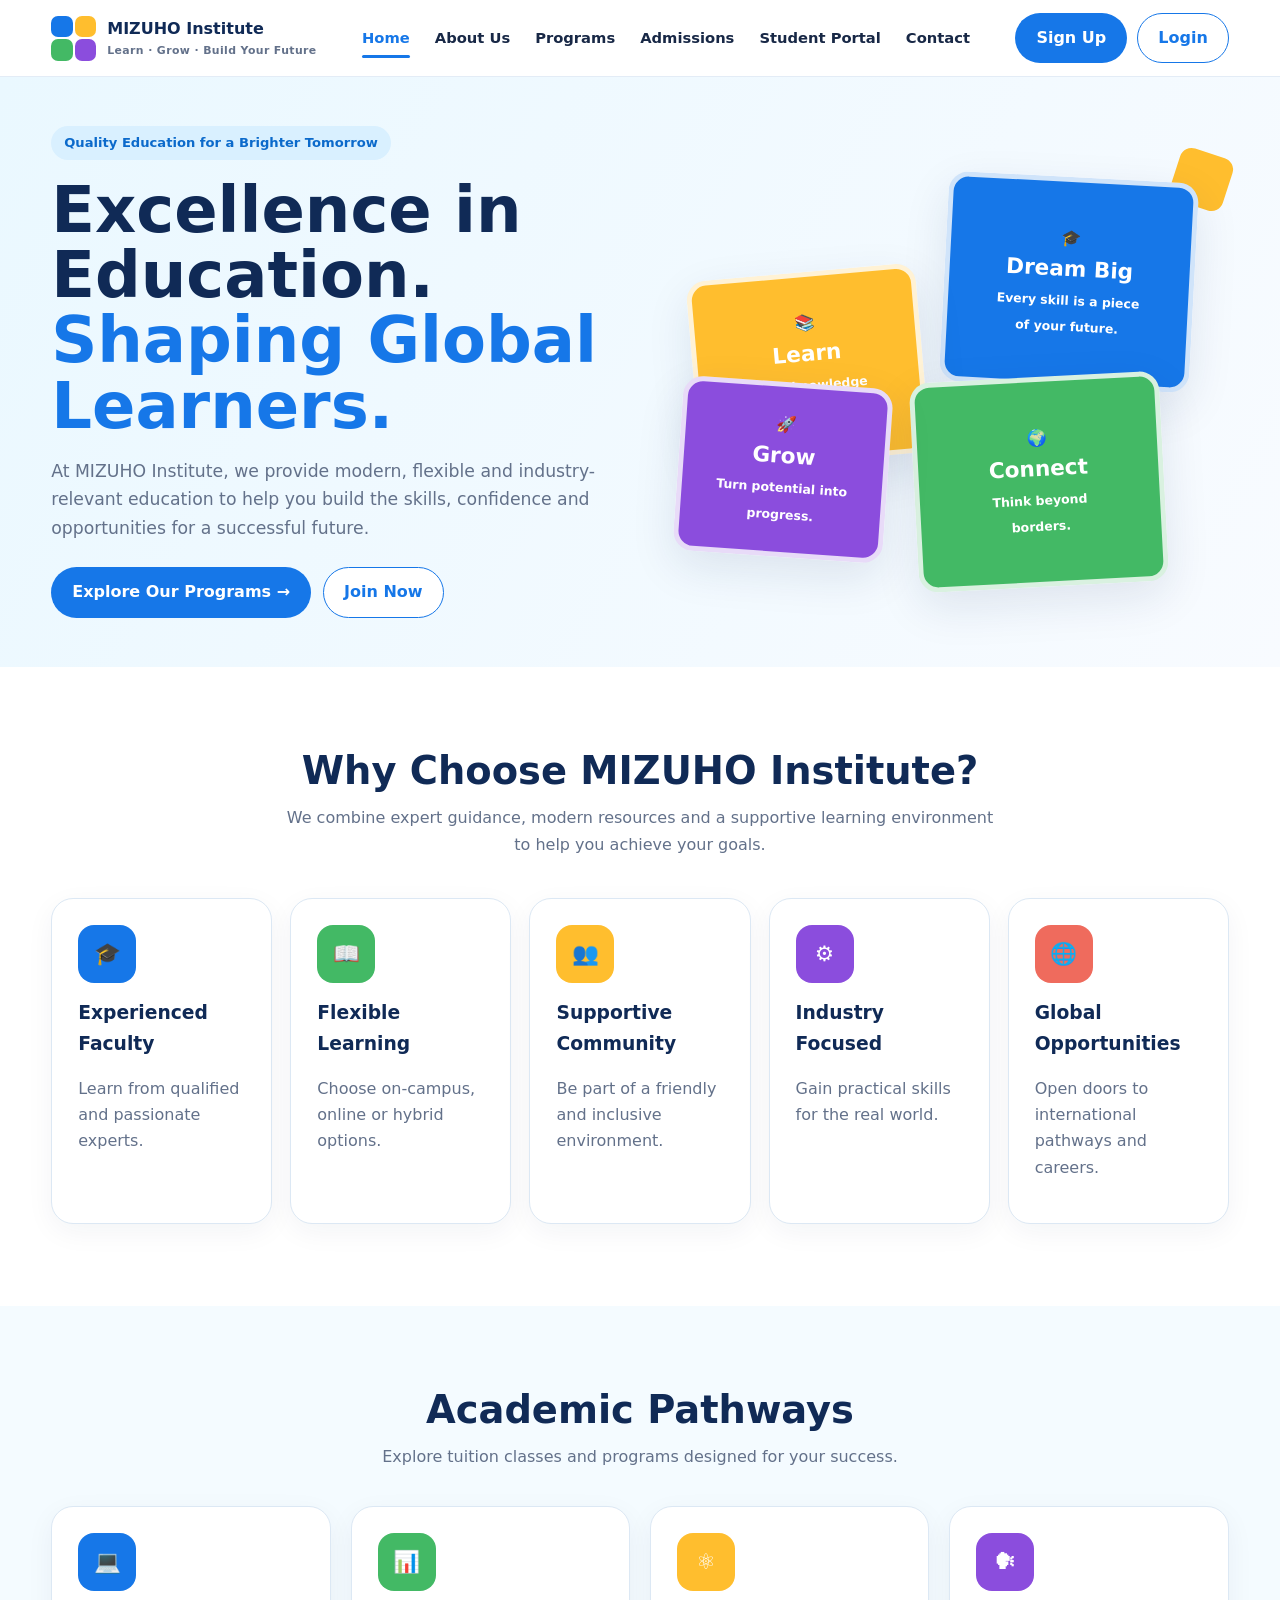
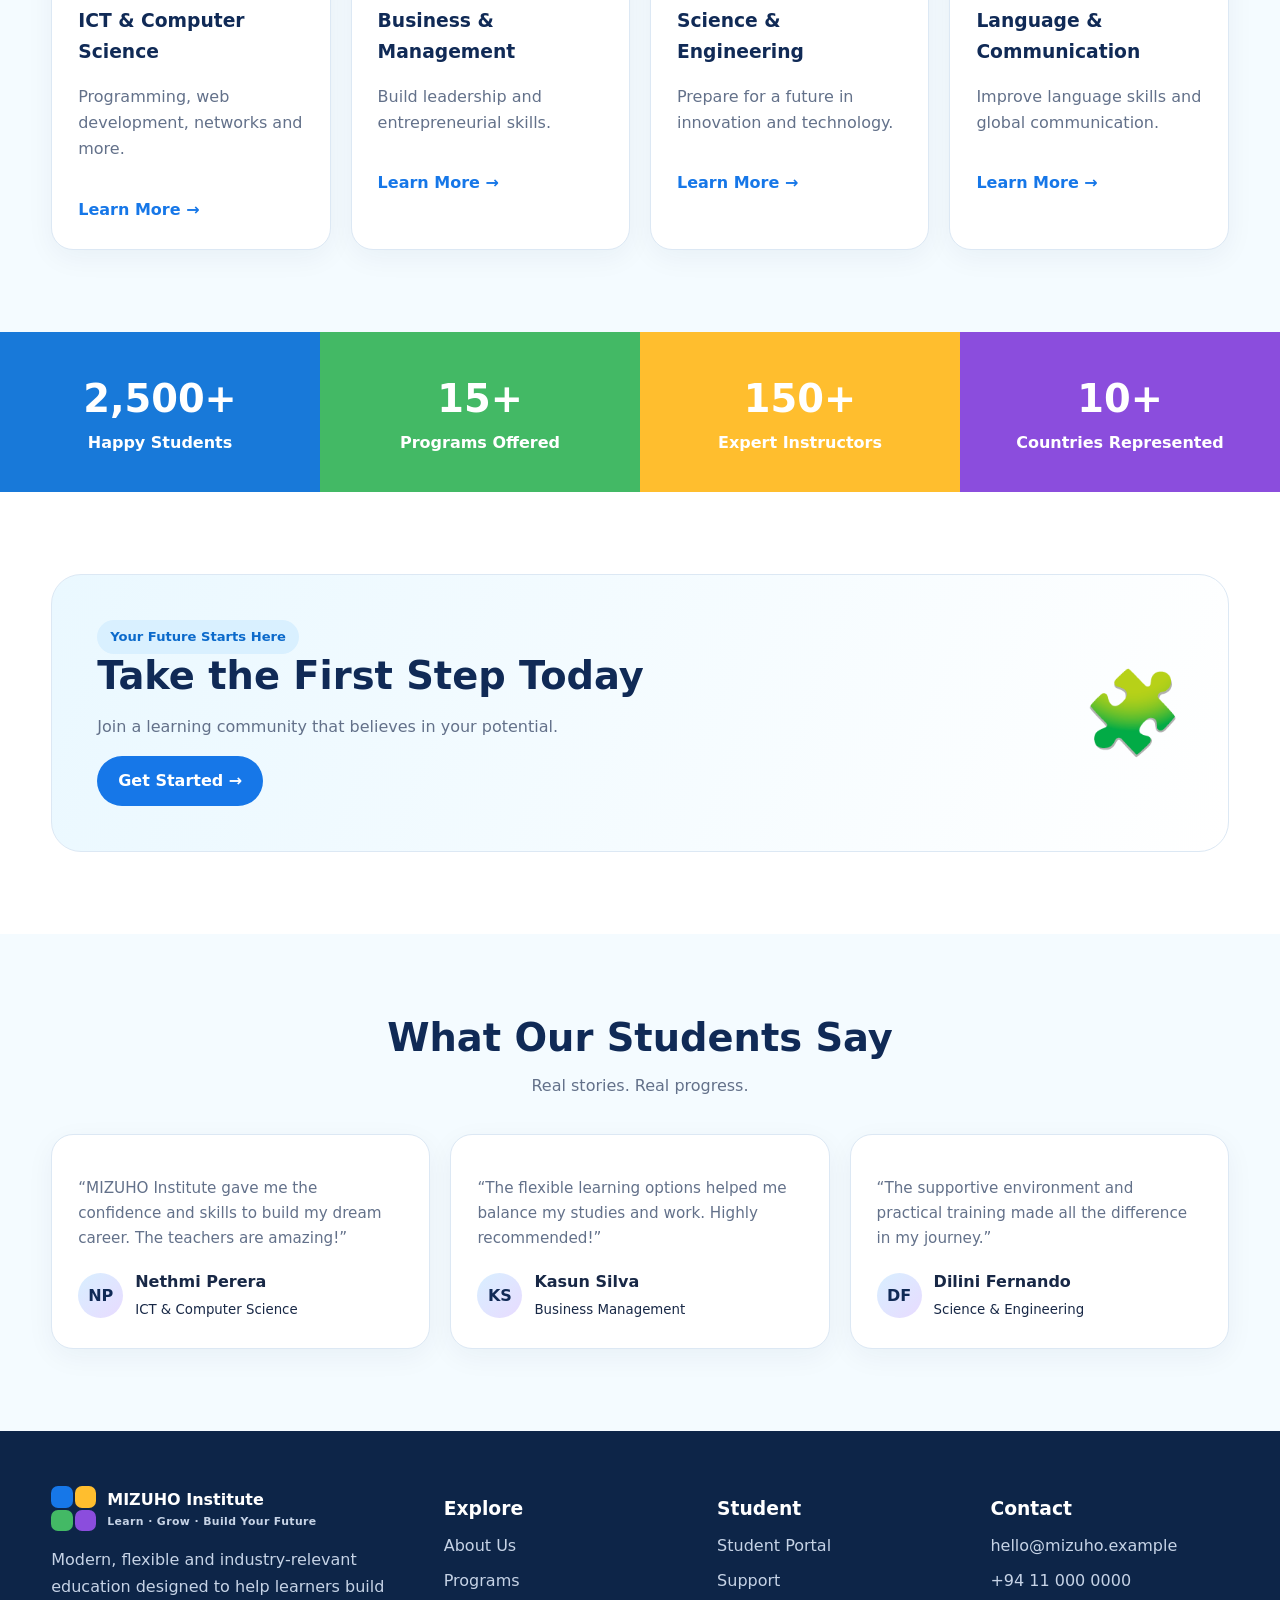
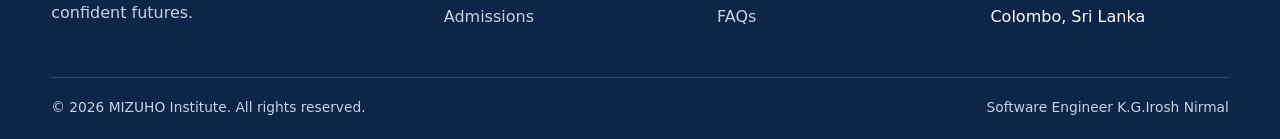
